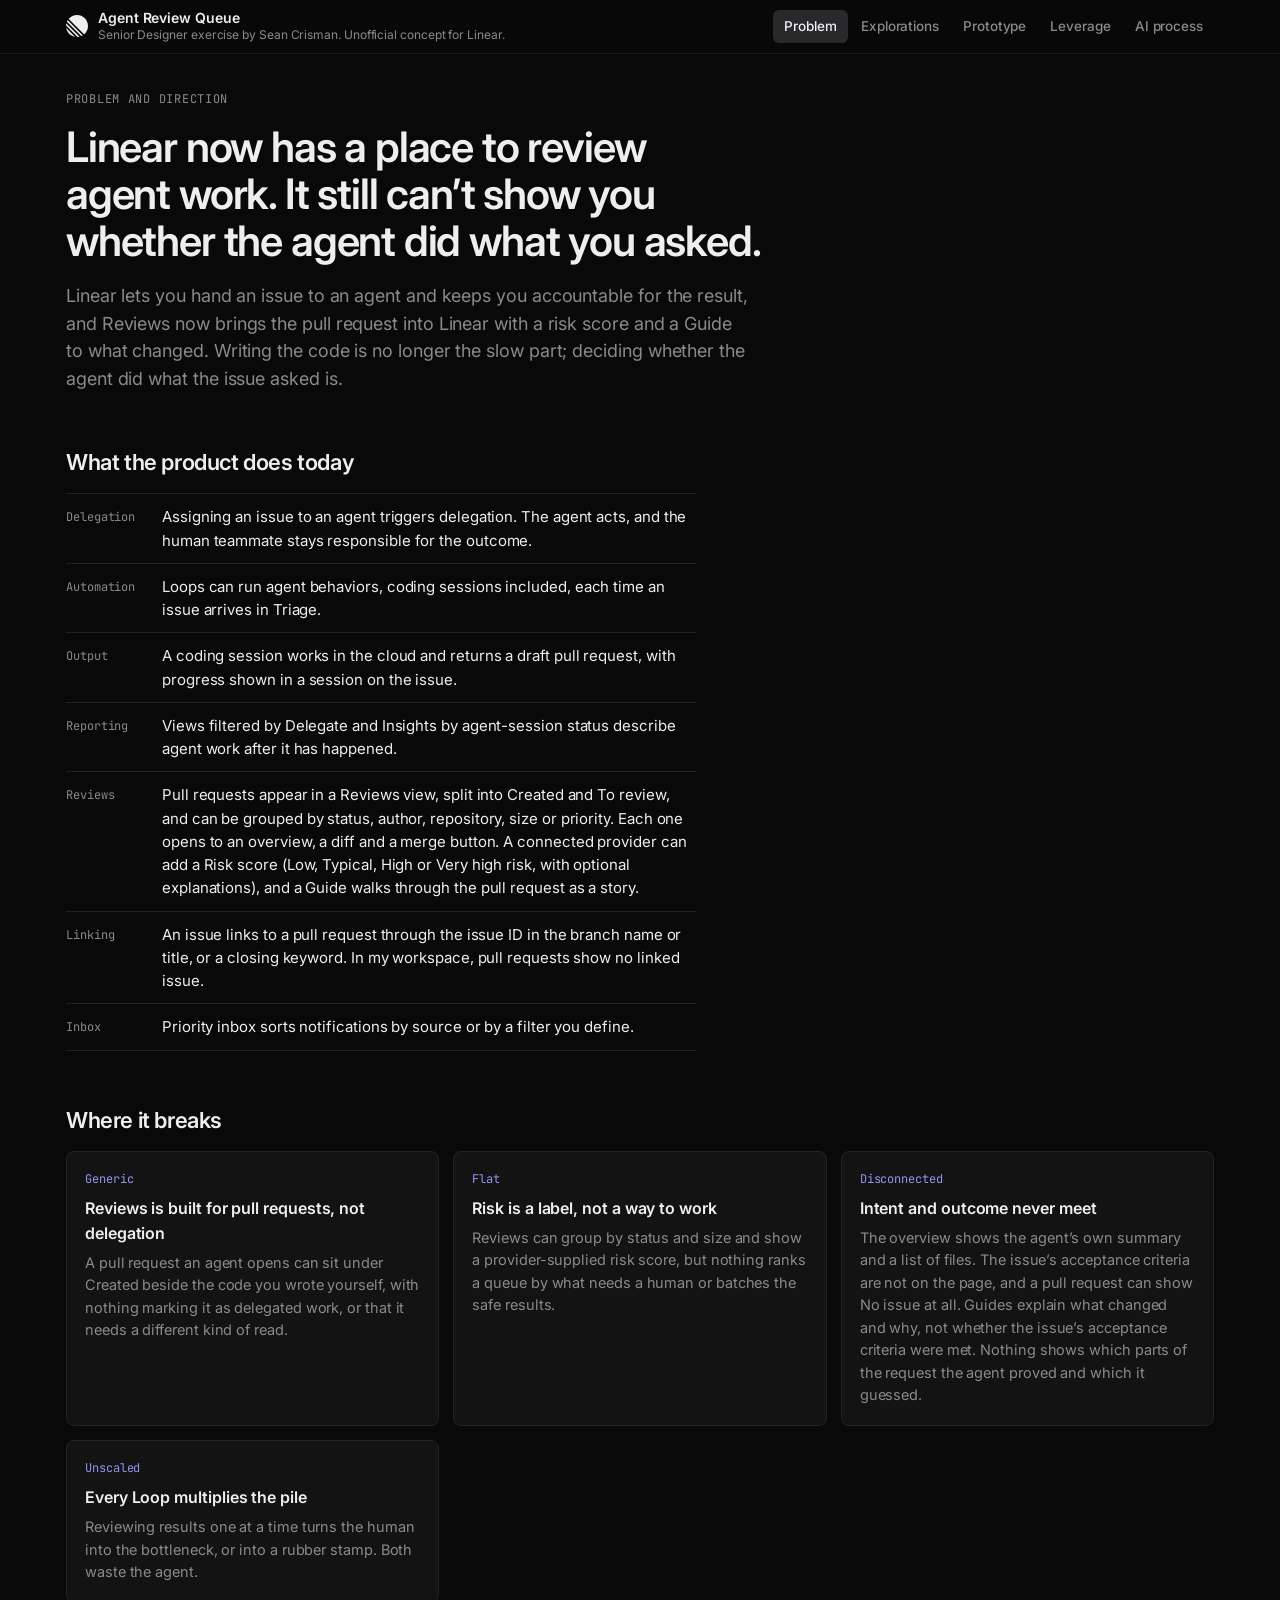
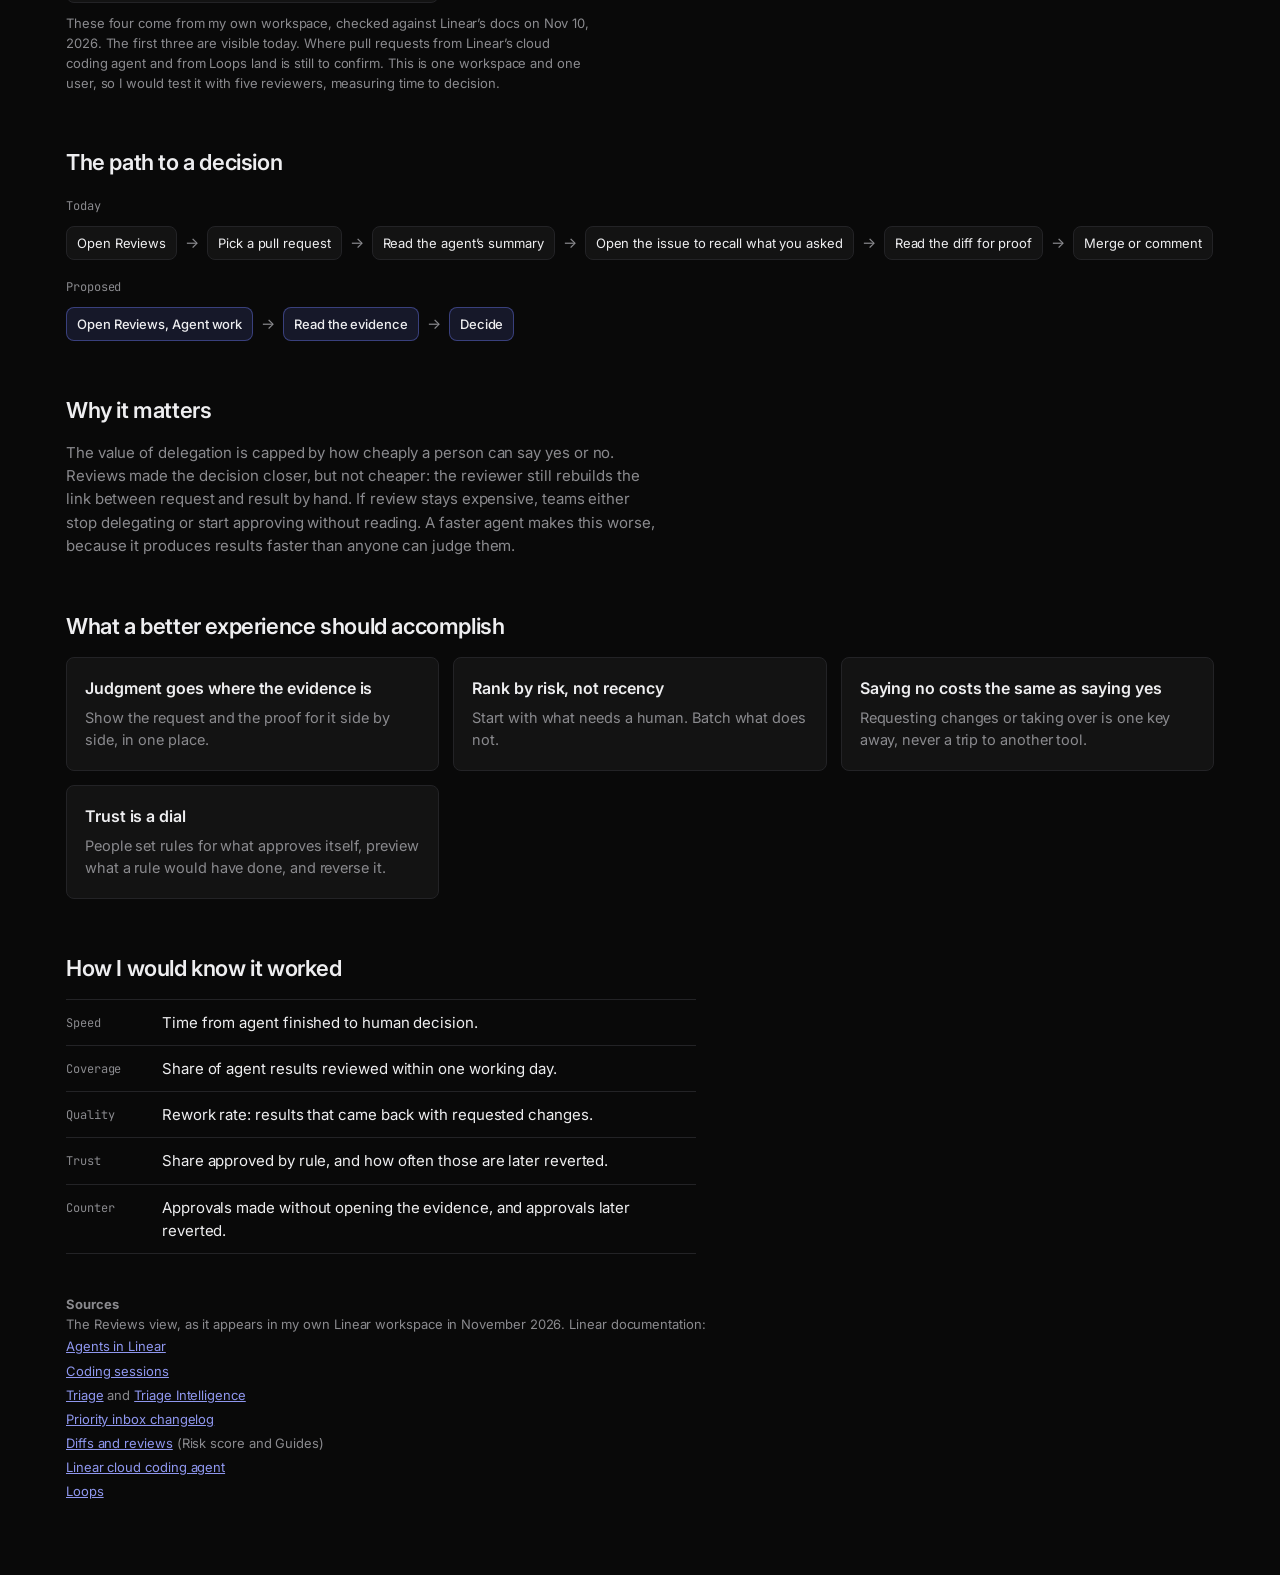
==== index.html @ bc7c51d1 "Open explorations in a new tab Co-Authored-By: Claude Opus 5.5 <noreply@anthropic.com> Claude-Sessio" ====
<!doctype html>
<html lang="en">
<head>
<meta charset="utf-8">
<meta name="viewport" content="width=device-width,initial-scale=1,viewport-fit=cover">
<meta name="description" content="Agent Review Queue: a design exercise and working prototype for reviewing AI agent results by risk.">
<title>Agent Review Queue</title>
<link rel="preconnect" href="https://fonts.googleapis.com">
<link rel="preconnect" href="https://fonts.gstatic.com" crossorigin>
<link rel="stylesheet" href="https://fonts.googleapis.com/css2?family=Inter:wght@400;500;600;700&family=JetBrains+Mono:wght@400;500&display=swap">
<link rel="stylesheet" href="styles.css">
</head>
<body>
<svg width="0" height="0" style="position:absolute" aria-hidden="true">
  <symbol id="i-linear" viewBox="0 0 100 100"><path fill="currentColor" d="M1.22541 61.5228c-.2225-.9485.90748-1.5459 1.59638-.857L39.3342 97.1782c.6889.6889.0915 1.8189-.857 1.5964C20.0515 94.4522 5.54779 79.9485 1.22541 61.5228ZM.00189135 46.8891c-.01764375.2833.08887215.5599.28957165.7606L52.3503 99.7085c.2007.2007.4773.3075.7606.2896 2.3692-.1476 4.6938-.46 6.9624-.9259.7645-.157 1.0301-1.0963.4782-1.6481L2.57595 39.4485c-.55186-.5519-1.49117-.2863-1.648174.4782-.465915 2.2686-.77832 4.5932-.92588465 6.9624ZM4.21093 29.7054c-.16649.3738-.08169.8106.20765 1.1l64.77602 64.776c.2894.2894.7262.3742 1.1.2077 1.7861-.7956 3.5171-1.6927 5.1855-2.684.5521-.328.6373-1.0867.1832-1.5407L8.43566 24.3367c-.45409-.4541-1.21271-.3689-1.54074.1832-.99132 1.6684-1.88843 3.3994-2.68399 5.1855ZM12.6587 18.074c-.3701-.3701-.393-.9637-.0443-1.3541C21.7795 6.45931 35.1114 0 49.9519 0 77.5927 0 100 22.4073 100 50.0481c0 14.8405-6.4593 28.1724-16.7199 37.3375-.3903.3487-.984.3258-1.3542-.0443L12.6587 18.074Z"/></symbol>
</svg>


<header class="top">
  <div class="wrap topin">
    <div class="brand"><svg class="logo" aria-hidden="true"><use href="#i-linear"/></svg><div><b>Agent Review Queue</b><small>Senior Designer exercise by Sean Crisman. Unofficial concept for Linear.</small></div></div>
    <nav class="tabs" id="tabs" aria-label="Sections">
      <a href="#problem">Problem</a><a href="#explore">Explorations</a><a href="#prototype">Prototype</a><a href="#leverage">Leverage</a><a href="#ai">AI process</a>
    </nav>
  </div>
</header>

<main>
<!-- PROBLEM -->
<section class="view" id="v-problem"><div class="wrap">
  <p class="eyebrow">Problem and direction</p>
  <h1 class="wide">Linear now has a place to review agent work. It still can’t show you whether the agent did what you asked.</h1>
  <p class="lede">Linear lets you hand an issue to an agent and keeps you accountable for the result, and Reviews now brings the pull request into Linear with a risk score and a Guide to what changed. Writing the code is no longer the slow part; deciding whether the agent did what the issue asked is.</p>

  <div class="sec">
    <h2>What the product does today</h2>
    <ul class="facts">
      <li><span>Delegation</span>Assigning an issue to an agent triggers delegation. The agent acts, and the human teammate stays responsible for the outcome.</li>
      <li><span>Automation</span>Loops can run agent behaviors, coding sessions included, each time an issue arrives in Triage.</li>
      <li><span>Output</span>A coding session works in the cloud and returns a draft pull request, with progress shown in a session on the issue.</li>
      <li><span>Reporting</span>Views filtered by Delegate and Insights by agent-session status describe agent work after it has happened.</li>
      <li><span>Reviews</span>Pull requests appear in a Reviews view, split into Created and To review, and can be grouped by status, author, repository, size or priority. Each one opens to an overview, a diff and a merge button. A connected provider can add a Risk score (Low, Typical, High or Very high risk, with optional explanations), and a Guide walks through the pull request as a story.</li>
      <li><span>Linking</span>An issue links to a pull request through the issue ID in the branch name or title, or a closing keyword. In my workspace, pull requests show no linked issue.</li>
      <li><span>Inbox</span>Priority inbox sorts notifications by source or by a filter you define.</li>
    </ul>
  </div>

  <div class="sec">
    <h2>Where it breaks</h2>
    <div class="grid2">
      <div class="card"><span class="n">Generic</span><h3>Reviews is built for pull requests, not delegation</h3><p>A pull request an agent opens can sit under Created beside the code you wrote yourself, with nothing marking it as delegated work, or that it needs a different kind of read.</p></div>
      <div class="card"><span class="n">Flat</span><h3>Risk is a label, not a way to work</h3><p>Reviews can group by status and size and show a provider-supplied risk score, but nothing ranks a queue by what needs a human or batches the safe results.</p></div>
      <div class="card"><span class="n">Disconnected</span><h3>Intent and outcome never meet</h3><p>The overview shows the agent’s own summary and a list of files. The issue’s acceptance criteria are not on the page, and a pull request can show No issue at all. Guides explain what changed and why, not whether the issue’s acceptance criteria were met. Nothing shows which parts of the request the agent proved and which it guessed.</p></div>
      <div class="card"><span class="n">Unscaled</span><h3>Every Loop multiplies the pile</h3><p>Reviewing results one at a time turns the human into the bottleneck, or into a rubber stamp. Both waste the agent.</p></div>
    </div>
    <p class="note">These four come from my own workspace, checked against Linear’s docs on Nov 10, 2026. The first three are visible today. Where pull requests from Linear’s cloud coding agent and from Loops land is still to confirm. This is one workspace and one user, so I would test it with five reviewers, measuring time to decision.</p>
  </div>

  <div class="sec">
    <h2>The path to a decision</h2>
    <p class="plabel">Today</p>
    <div class="path"><span class="st">Open Reviews</span><span class="ar">→</span><span class="st">Pick a pull request</span><span class="ar">→</span><span class="st">Read the agent’s summary</span><span class="ar">→</span><span class="st">Open the issue to recall what you asked</span><span class="ar">→</span><span class="st">Read the diff for proof</span><span class="ar">→</span><span class="st">Merge or comment</span></div>
    <p class="plabel">Proposed</p>
    <div class="path good"><span class="st">Open Reviews, Agent work</span><span class="ar">→</span><span class="st">Read the evidence</span><span class="ar">→</span><span class="st">Decide</span></div>
  </div>

  <div class="sec">
    <h2>Why it matters</h2>
    <p>The value of delegation is capped by how cheaply a person can say yes or no. Reviews made the decision closer, but not cheaper: the reviewer still rebuilds the link between request and result by hand. If review stays expensive, teams either stop delegating or start approving without reading. A faster agent makes this worse, because it produces results faster than anyone can judge them.</p>
  </div>

  <div class="sec">
    <h2>What a better experience should accomplish</h2>
    <div class="grid2">
      <div class="card"><h3>Judgment goes where the evidence is</h3><p>Show the request and the proof for it side by side, in one place.</p></div>
      <div class="card"><h3>Rank by risk, not recency</h3><p>Start with what needs a human. Batch what does not.</p></div>
      <div class="card"><h3>Saying no costs the same as saying yes</h3><p>Requesting changes or taking over is one key away, never a trip to another tool.</p></div>
      <div class="card"><h3>Trust is a dial</h3><p>People set rules for what approves itself, preview what a rule would have done, and reverse it.</p></div>
    </div>
  </div>

  <div class="sec">
    <h2>How I would know it worked</h2>
    <ul class="facts">
      <li><span>Speed</span>Time from agent finished to human decision.</li>
      <li><span>Coverage</span>Share of agent results reviewed within one working day.</li>
      <li><span>Quality</span>Rework rate: results that came back with requested changes.</li>
      <li><span>Trust</span>Share approved by rule, and how often those are later reverted.</li>
      <li><span>Counter</span>Approvals made without opening the evidence, and approvals later reverted.</li>
    </ul>
  </div>

  <div class="src">
    <p><b>Sources</b></p><p>The Reviews view, as it appears in my own Linear workspace in November 2026. Linear documentation:</p>
    <ul>
      <li><a href="https://linear.app/docs/agents-in-linear.md" target="_blank" rel="noopener">Agents in Linear</a></li>
      <li><a href="https://linear.app/docs/coding-sessions" target="_blank" rel="noopener">Coding sessions</a></li>
      <li><a href="https://linear.app/docs/triage" target="_blank" rel="noopener">Triage</a> and <a href="https://linear.app/docs/triage-intelligence" target="_blank" rel="noopener">Triage Intelligence</a></li>
      <li><a href="https://linear.app/changelog/2026-09-03-priority-inbox" target="_blank" rel="noopener">Priority inbox changelog</a></li>
      <li><a href="https://linear.app/docs/diffs" target="_blank" rel="noopener">Diffs and reviews</a> (Risk score and Guides)</li>
      <li><a href="https://linear.app/docs/linear-cloud-coding-agent" target="_blank" rel="noopener">Linear cloud coding agent</a></li>
      <li><a href="https://linear.app/docs/loops" target="_blank" rel="noopener">Loops</a></li>
    </ul>
  </div>
</div></section>

<!-- EXPLORATIONS -->
<section class="view" id="v-explore" hidden><div class="wrap">
  <p class="eyebrow">Explore and choose a direction</p>
  <h1>Three ways to make review cheap. One of them survives volume.</h1>
  <p class="lede">I sketched each direction against the same set of sample results, then scored them against what the problem demands. All three build on what Linear already ships. The winner borrows the best part of the other two.</p>

  <div class="launch" style="margin-top:28px">
    <a class="btn pri lg" href="explorations.html" target="_blank" rel="noopener">View explorations <span aria-hidden="true">↗</span></a>
  </div>

  <div class="sec grid3" style="margin-top:20px">
    <div class="card">
      <div class="wf" aria-hidden="true">
        <div class="row"><i class="dotw"></i><span class="bar"></span><span class="btnw"></span></div>
        <div class="row"><i class="dotw"></i><span class="bar"></span><span class="btnw"></span></div>
        <div class="row"><i class="dotw"></i><span class="bar"></span><span class="btnw"></span></div>
        <div class="row"><i class="dotw"></i><span class="bar"></span><span class="btnw"></span></div>
      </div>
      <h3>A. Smarter inbox</h3><p>Agent results become rich inbox rows with approve built in.</p>
      <span class="tag">Strengths</span><ul class="t"><li>No new surface to learn</li><li>Fastest to build</li></ul>
      <span class="tag">Weaknesses</span><ul class="t"><li>Chronological and mixed with mentions</li><li>No room for evidence</li><li>Batching is awkward</li></ul>
      <p style="margin-top:12px"><span class="chip">Folded in: inbox row links into Agent work</span></p>
    </div>
    <div class="card">
      <div class="wf" aria-hidden="true">
        <div class="tabsw"><i></i><i class="on"></i><i></i></div>
        <div class="bar a" style="flex:none;width:60%"></div>
        <div class="box"><div class="row"><i class="dotw"></i><span class="bar"></span></div><div class="row"><i class="dotw"></i><span class="bar"></span></div></div>
        <div class="row"><span class="bar s a"></span><span class="bar s"></span></div>
      </div>
      <h3>B. Evidence on the pull request</h3><p>Each pull request opened in Reviews gets an evidence section on its overview, above the agent’s summary.</p>
      <span class="tag">Strengths</span><ul class="t"><li>Lands on a page people already use</li><li>Natural home for the evidence</li></ul>
      <span class="tag">Weaknesses</span><ul class="t"><li>Still one at a time, sorted by age</li><li>You must already know which to open</li></ul>
      <p style="margin-top:12px"><span class="chip">Folded in: the evidence pane is this card</span></p>
    </div>
    <div class="card">
      <div class="wf two" aria-hidden="true">
        <div><span class="bar"></span><span class="bar a"></span><span class="bar"></span><span class="bar"></span></div>
        <div><span class="bar a" style="width:70%;flex:none"></span><div class="box"><span class="bar"></span><span class="bar"></span></div><div class="row"><span class="bar s a"></span><span class="bar s"></span></div></div>
      </div>
      <h3>C. Agent work in Reviews</h3><p>A third tab in Reviews, beside Created and To review, ranked by risk, with evidence beside the list and batch actions.</p>
      <span class="tag">Strengths</span><ul class="t"><li>Scales with Loops</li><li>Evidence and decision in one pane</li><li>Safe results batch, risky ones get attention</li></ul>
      <span class="tag">Weaknesses</span><ul class="t"><li>A second way to rank the same pull requests</li><li>Risk rating must earn trust</li></ul>
      <p style="margin-top:12px"><span class="chip win">Chosen</span></p>
    </div>
  </div>

  <div class="sec">
    <h2>Scoring against the problem</h2>
    <div class="scroll"><table class="tbl">
      <thead><tr><th>Criterion</th><th>A. Smarter inbox</th><th>B. Evidence on the pull request</th><th>C. Agent work in Reviews</th></tr></thead>
      <tbody>
        <tr><td>Speed to a decision</td><td class="dots" aria-label="3 of 4">●●●○</td><td class="dots" aria-label="2 of 4">●●○○</td><td class="dots c" aria-label="4 of 4">●●●●</td></tr>
        <tr><td>Holds up when Loops multiply results</td><td class="dots" aria-label="1 of 4">●○○○</td><td class="dots" aria-label="1 of 4">●○○○</td><td class="dots c" aria-label="4 of 4">●●●●</td></tr>
        <tr><td>Room for evidence</td><td class="dots" aria-label="1 of 4">●○○○</td><td class="dots" aria-label="4 of 4">●●●●</td><td class="dots c" aria-label="4 of 4">●●●●</td></tr>
        <tr><td>Familiar to existing users</td><td class="dots" aria-label="4 of 4">●●●●</td><td class="dots" aria-label="4 of 4">●●●●</td><td class="dots c" aria-label="3 of 4">●●●○</td></tr>
        <tr><td>Cheap to build</td><td class="dots" aria-label="4 of 4">●●●●</td><td class="dots" aria-label="3 of 4">●●●○</td><td class="dots c" aria-label="2 of 4">●●○○</td></tr>
      </tbody></table></div>
    <p class="note">My own judgment, meant to start a conversation. Because C extends Reviews instead of adding a surface, it costs little familiarity. It loses on build cost, and wins on the two criteria the problem is about.</p>
  </div>

  <div class="sec">
    <h2>What I cut</h2>
    <div class="grid2">
      <div class="card"><h3>Auto-merge whatever passes CI</h3><p>It removes the human from work the human is still accountable for. Passing tests prove the code runs. They do not prove it does what the issue asked.</p></div>
      <div class="card"><h3>A chat summary of each run</h3><p>Prose is something a person has to re-verify. A row that pairs a claim with its proof can be scanned in a second.</p></div>
      <div class="card"><h3>A saved view on Created</h3><p>The cheapest alternative, and it works today: a filter can sort and group agent pull requests. But it cannot join the issue’s acceptance criteria to the proof, so every result is still read one at a time, and nothing batches the safe ones. It gives up the evidence, which is the point of the concept.</p></div>
    </div>
  </div>

  <div class="sec">
    <h2>Decision and risks</h2>
    <p>I chose C and kept the useful part of A and B. The inbox row links into Agent work, and a pull request opened anywhere in Reviews shows the same evidence card, so there is one component and three places it appears. Two risks remain: a second ranking of the same pull requests can confuse people about where to look, and a risk rating that people cannot explain will not be trusted. The prototype answers the second by showing the reasons behind every rating and a preview of what any rule would do.</p>
  </div>
</div></section>

<!-- PROTOTYPE -->
<section class="view" id="v-prototype" hidden><div class="wrap">
  <p class="eyebrow">Build the experience</p>
  <h1 class="wide">Fourteen agent results. Clear the queue.</h1>
  <p class="lede">The Agent work tab in Reviews, as a working prototype with sample data. Risk, grouping, batching and rules are computed from the data, so the behavior is real. Created and To review show Reviews as it works today, plus two additions from this concept: a Delegated chip and a link from agent pull requests into Agent work.</p>
  <div class="launch">
    <a class="btn pri lg" href="prototype.html" target="_blank" rel="noopener">Open the prototype <span aria-hidden="true">↗</span></a>
    <span class="note" style="margin:0">Opens full screen in a new tab. Best on a laptop or larger screen.</span>
  </div>
  <a class="shot" href="prototype.html" target="_blank" rel="noopener" aria-label="Open the prototype in a new tab"><img src="assets/prototype-preview.webp" width="1440" height="900" alt="The Agent work tab in Reviews: a sidebar, a risk-ranked list of agent results, and the evidence for the selected result." loading="lazy"></a>
  <div class="tips" style="margin-top:18px">
    <span><kbd>J</kbd> <kbd>K</kbd> move</span><span><kbd>A</kbd> approve</span><span><kbd>R</kbd> request changes</span><span><kbd>X</kbd> select</span><span><kbd>E</kbd> take over</span>
  </div>
  <div class="sec grid3" style="margin-top:28px">
    <div class="card"><h3>Reasons beside every rating</h3><p>Open Why this rating on any result. A score without reasons is a verdict. With reasons it is a starting point you can disagree with.</p></div>
    <div class="card"><h3>Criteria come from the issue</h3><p>The checklist is the issue's own acceptance criteria, each with the agent's proof. A gap is highlighted instead of buried in a diff.</p></div>
    <div class="card"><h3>Overrides change the primary action</h3><p>Override an assumption and Approve becomes Send overrides. The interface never lets you approve work you just disagreed with.</p></div>
  </div>
</div></section>

<!-- LEVERAGE -->
<section class="view" id="v-leverage" hidden><div class="wrap">
  <p class="eyebrow">Create leverage</p>
  <h1 class="wide">Agent work is one use of five parts the whole product can reuse.</h1>
  <p class="lede">Every agent feature in Linear asks the same question: can a person tell what happened and decide quickly? These parts answer it once.</p>

  <div class="sec">
    <h2>For the product: components</h2>
    <div class="grid3">
      <div class="card"><h3>Evidence row</h3><p>One claim, its proof, its status. Used by Agent work, any pull request in Reviews, and Triage Intelligence suggestions.</p>
        <ul class="crit mini" style="margin-top:12px"><li><span class="ic g">✓</span><div><div class="q">Covered by a new test</div><div class="e">digest.spec.ts line 42</div></div></li><li class="gap"><span class="ic n">!</span><div><div class="q">Works with no timezone set</div><div class="e">No evidence found</div></div></li></ul></div>
      <div class="card"><h3>Risk pill with reasons</h3><p>Reads the risk score Reviews already gets from a connected provider, adds whether every acceptance criterion has evidence, and is never shown without the why.</p>
        <div class="mini"><span class="pill low" style="width:max-content">Low risk</span><span class="pill typ" style="width:max-content">Typical risk</span><span class="pill high" style="width:max-content">High risk</span><span class="pill vhigh" style="width:max-content">Very high risk</span></div></div>
      <div class="card"><h3>Assumption chip</h3><p>Anything the agent decided on its own, with keep and override. Turns hidden choices into visible ones.</p>
        <ul class="assume mini" style="margin-top:12px"><li><span>Used the saved timezone</span><span class="bt"><button aria-pressed="true">Keep</button><button aria-pressed="false">Override</button></span></li></ul></div>
      <div class="card"><h3>Agent attribution</h3><p>Who did it, who delegated it, which Loop started it. The same line everywhere an agent appears.</p>
        <p class="mini" style="color:var(--fg)"><span class="who"><span class="av la">L</span>Linear Agent</span> <span style="color:var(--muted)">· from Loop: Triage bugs · 14m</span></p></div>
      <div class="card"><h3>Decision bar</h3><p>One primary action, one way to steer, one way out. Learn it once, use it in every review.</p>
        <div class="mini" style="display:flex;gap:8px;flex-wrap:wrap"><span class="btn pri sm">Approve</span><span class="btn sm">Request changes</span><span class="btn sm">Take over</span></div></div>
    </div>
    <p class="note">Each part appears in three places: the Agent work tab, the pull request overview and the inbox row. A change to one improves all three.</p>
  </div>

  <div class="sec">
    <h2>How the rating is computed</h2>
    <p>Agent work reads the risk score Reviews already gets from a connected provider and adds one signal of its own: whether every acceptance criterion has evidence. The prototype stands in for both with the signals below.</p>
    <div class="grid2" style="margin-top:14px">
      <div class="scroll"><table class="tbl" style="min-width:0">
        <thead><tr><th>Signal</th><th>Points</th></tr></thead>
        <tbody>
          <tr><td>CI is failing</td><td>3</td></tr>
          <tr><td>Touches a sensitive path</td><td>2</td></tr>
          <tr><td>Includes a major version bump</td><td>1</td></tr>
          <tr><td>Any acceptance criterion without evidence</td><td>1</td></tr>
        </tbody></table></div>
      <div class="scroll"><table class="tbl" style="min-width:0">
        <thead><tr><th>Total</th><th>Rating</th></tr></thead>
        <tbody>
          <tr><td>0</td><td><span class="pill low">Low risk</span></td></tr>
          <tr><td>1 to 2</td><td><span class="pill typ">Typical risk</span></td></tr>
          <tr><td>3 to 4</td><td><span class="pill high">High risk</span></td></tr>
          <tr><td>5 or more</td><td><span class="pill vhigh">Very high risk</span></td></tr>
        </tbody></table></div>
    </div>
    <p class="note">The weights are illustrative. They would be tuned on revert and rework data.</p>
  </div>

  <div class="sec">
    <h2>For the team: principles for agent experiences</h2>
    <div class="two-col">
      <div class="card"><ul>
        <li><b>Delegate, never abdicate.</b> Accountability stays human, so the interface keeps the human informed.</li>
        <li><b>Show work, not chat.</b> Evidence a person can scan beats prose they must re-check.</li>
        <li><b>Rank by risk, not recency.</b> Attention is the scarce resource.</li>
      </ul></div>
      <div class="card"><ul>
        <li><b>Saying no costs the same as saying yes.</b> Disagreement is a normal path, not an escape hatch.</li>
        <li><b>Trust is a dial.</b> Automation is opt-in, previewed and reversible.</li>
        <li><b>Explain every score.</b> A rating without reasons will be ignored.</li>
      </ul></div>
    </div>
    <p class="note">These double as a review checklist for any new agent feature. Triage Intelligence and Loops are the first two to run it against.</p>
  </div>

  <div class="sec">
    <h2>For the way design gets done</h2>
    <div class="two-col">
      <div class="card"><h3>Prototype as data</h3><p>The prototype runs from one small data spec at the top of prototype.js. Designers and engineers edit the sample results and the queue, the risk ratings and the rules all recompute. A design review can change the argument by changing the data.</p></div>
      <div class="card"><h3>Built in hours, not sprints</h3><p>Because the prototype is code, the conversation with engineering starts on behavior: which signals feed the rating, what a rule can see. That is where the real cost is hiding.</p></div>
    </div>
  </div>

  <div class="sec">
    <h2>Rollout and open questions</h2>
    <div class="grid3">
      <div class="card phase"><b>Phase 1. Evidence on the pull request</b><span>Add criteria, assumptions and checks to the existing Reviews overview, built from session data. No new actions.</span></div>
      <div class="card phase"><b>Phase 2. Agent work tab</b><span>Risk ranking, keyboard flow, batch approve for low-risk results.</span></div>
      <div class="card phase"><b>Phase 3. Rules</b><span>Opt-in auto-approve with preview and revert. Measure reverted approvals before widening.</span></div>
    </div>
    <ul class="facts" style="margin-top:18px">
      <li><span>Open</span>Which signals can Linear see reliably for a rating: paths touched, CI, dependency changes, criteria coverage?</li>
      <li><span>Open</span>How do we prevent a falsely safe rating from becoming a habit of not reading?</li>
      <li><span>Open</span>Who owns the review when the person who delegated is out?</li>
      <li><span>Open</span>Should agent pull requests still appear under Created, or move to Agent work only?</li>
      <li><span>Open</span>Where do pull requests started by Loops land in Reviews?</li>
    </ul>
  </div>
</div></section>

<!-- AI PROCESS -->
<section class="view" id="v-ai" hidden><div class="wrap">
  <p class="eyebrow">AI process</p>
  <h1 class="wide">AI did the volume. I made the calls.</h1>
  <p class="lede">I used Claude for research, drafting and building. The framing, the cuts and the places where a human has to stay in the loop are my judgment.</p>
  <div class="sec two-col">
    <div class="card"><h3>Where Claude worked</h3><ul>
      <li>Read Linear's current docs on agents, coding sessions, Triage Intelligence and Priority inbox, so the problem rests on what the product does today.</li>
      <li>Sampled colors, type and layout from screenshots of my workspace, so the prototype matches Linear's interface.</li>
      <li>Pressure-tested my problem statement and proposed breakpoints for me to check against my own use.</li>
      <li>Drafted the three directions and sketched each against the same set of sample results.</li>
      <li>Built the clickable prototype from a small data spec, including risk scoring, batching and rules.</li>
    </ul></div>
    <div class="card"><h3>Where my judgment shaped it</h3><ul>
      <li>Choosing the product and the experience from my own daily use of agents.</li>
      <li>Deciding the problem is the cost of review, not the quality of the agent.</li>
      <li>Reframing once I saw Reviews in my own workspace: the gap is not a place to review, it is the evidence missing from that place.</li>
      <li>Cutting auto-merge and chat summaries, because accountability has to stay human.</li>
      <li>Keeping the primary action manual, with rules opt-in, previewed and reversible.</li>
      <li>Sequencing the rollout so evidence ships before automation.</li>
    </ul></div>
  </div>
</div></section>
</main>

<script>
/* ---------- routing ---------- */
const VIEWS=['problem','explore','prototype','leverage','ai'];
function route(){
  let h=location.hash.slice(1); if(!VIEWS.includes(h)) h='problem';
  VIEWS.forEach(v=>{document.getElementById('v-'+v).hidden=(v!==h)});
  document.querySelectorAll('#tabs a').forEach(a=>a.setAttribute('aria-current',a.getAttribute('href')==='#'+h?'page':'false'));
  window.scrollTo(0,0);
}
window.addEventListener('hashchange',route); route();
</script>
</body>
</html>
---- styles.css ----
/* Base */
:root{color-scheme:dark;box-sizing:border-box;padding-top:env(safe-area-inset-top,0px);padding-bottom:env(safe-area-inset-bottom,0px)}html{scroll-padding-top:env(safe-area-inset-top,0px)}body{margin:0;padding:0;font:14px -apple-system,BlinkMacSystemFont,sans-serif;background:#090909;color:#eeeef0}img{max-width:100%}[hidden]:not([hidden=until-found i]){display:none!important}

/* Layout concept: a case-study shell with five tabs. The Prototype tab holds a three-pane work surface (nav, queue, evidence) that behaves like the product. */
:root{
  /* Linear dark theme, sampled from the product */
  --bg:#090909;        /* app chrome behind the panels */
  --surface:#131313;   /* main panel */
  --surface-2:#1a1a1c; /* group headers, code, wells */
  --hover:#1c1c1f; --sel:#232325; --chip:#29282b;
  --line:#232326; --line-soft:#1c1c1e;
  --fg:#eeeef0; --fg-2:#c9c9cc; --muted:#8a8a8e; --faint:#626266;
  --brand:#5e6ad2;     /* Linear indigo: primary buttons, mark */
  --accent:#8f97ef;    /* indigo for text on dark */
  --accent-soft:rgba(94,106,210,.16); --on-accent:#ffffff;
  --ok:#4cb782; --ok-soft:rgba(76,183,130,.14);
  --warn:#f2994a; --warn-soft:rgba(242,153,74,.13);
  --risk:#eb5757; --risk-soft:rgba(235,87,87,.14);
  --add:#8ac485; --add-bg:rgba(76,183,130,.12); --del:#e0908b; --del-bg:rgba(235,87,87,.12);
  --font:'Inter',system-ui,-apple-system,'Segoe UI',Roboto,sans-serif;
  --mono:'JetBrains Mono',ui-monospace,SFMono-Regular,Menlo,monospace;
  --r:8px; color-scheme:dark;
}
*{box-sizing:border-box}
body{background:var(--bg);color:var(--fg);font-family:var(--font);font-size:15px;line-height:1.55;-webkit-font-smoothing:antialiased}
body::before{content:"";position:fixed;inset:0 0 auto;height:env(safe-area-inset-top,0px);z-index:30;background:var(--surface)}
h1,h2,h3,h4,p,ul,ol{margin:0}
ul,ol{padding:0;list-style:none}
a{color:var(--accent)}
button{font:inherit;color:inherit;cursor:pointer}
:focus-visible{outline:2px solid var(--accent);outline-offset:2px;border-radius:4px}
.wrap{max-width:1180px;margin:0 auto;padding-left:max(16px,env(safe-area-inset-left,0px));padding-right:max(16px,env(safe-area-inset-right,0px))}
.top{position:sticky;top:env(safe-area-inset-top,0px);z-index:20;background:var(--surface);border-bottom:1px solid var(--line)}
.topin{display:flex;align-items:center;justify-content:space-between;gap:12px 24px;flex-wrap:wrap;padding-block:10px}
.brand{display:flex;align-items:center;gap:10px;min-width:0}
.mark{width:26px;height:26px;border-radius:7px;background:var(--accent);display:grid;place-items:center;flex:none}
.mark::after{content:"";width:10px;height:10px;border:2px solid var(--on-accent);border-radius:3px}
.brand b{display:block;font-weight:600;line-height:1.2}
.brand small{display:block;color:var(--muted);font-size:12px;line-height:1.3}
.tabs{display:flex;gap:2px;overflow-x:auto;max-width:100%}
.tabs a{padding:7px 12px;border-radius:8px;text-decoration:none;color:var(--muted);font-weight:500;white-space:nowrap;font-size:14px}
.tabs a:hover{background:var(--surface-2);color:var(--fg)}
.tabs a[aria-current="page"]{background:var(--accent-soft);color:var(--accent)}
.view{padding-block:36px 72px}
.eyebrow{font-family:var(--mono);font-size:12px;letter-spacing:.06em;text-transform:uppercase;color:var(--muted);margin-bottom:14px}
h1{font-size:clamp(26px,4.2vw,42px);line-height:1.12;letter-spacing:-.02em;font-weight:650;max-width:22ch;text-wrap:balance}
h1.wide{max-width:26ch}
h2{font-size:22px;letter-spacing:-.01em;font-weight:620;margin-bottom:14px;text-wrap:balance}
h3{font-size:16px;font-weight:600;margin-bottom:6px}
.lede{font-size:18px;color:var(--muted);max-width:62ch;margin-top:18px;line-height:1.55}
.sec{margin-top:52px}
.sec>p{max-width:66ch;color:var(--muted)}
.grid2{display:grid;grid-template-columns:repeat(auto-fit,minmax(300px,1fr));gap:14px}
.grid3{display:grid;grid-template-columns:repeat(auto-fit,minmax(260px,1fr));gap:14px}
.card{background:var(--surface);border:1px solid var(--line);border-radius:var(--r);padding:18px;min-width:0}
.card p{color:var(--muted);font-size:14.5px}
.card .n{font-family:var(--mono);font-size:12px;color:var(--accent);margin-bottom:8px;display:block}
.facts li{display:flex;gap:12px;padding:11px 0;border-top:1px solid var(--line);color:var(--fg);max-width:70ch}
.facts li:last-child{border-bottom:1px solid var(--line)}
.facts li span{font-family:var(--mono);font-size:12px;color:var(--muted);flex:none;padding-top:3px;min-width:84px}
.path{display:flex;flex-wrap:wrap;align-items:center;gap:8px;margin-top:10px}
.path .st{border:1px solid var(--line);background:var(--surface);border-radius:8px;padding:6px 10px;font-size:13px}
.path .ar{color:var(--muted)}
.path.good .st{border-color:var(--accent);background:var(--accent-soft);color:var(--accent);font-weight:500}
.plabel{font-family:var(--mono);font-size:12px;color:var(--muted);margin-top:18px}
.note{font-size:13px;color:var(--muted);margin-top:10px;max-width:70ch}
.src{margin-top:40px;font-size:13px;color:var(--muted)}
.src li{padding:2px 0;overflow-wrap:anywhere}
/* explorations */
.wf{background:var(--surface-2);border-radius:8px;padding:10px;display:grid;gap:7px;margin-bottom:14px;min-height:120px;align-content:start}
.wf .row{display:flex;align-items:center;gap:7px}
.bar{height:7px;border-radius:4px;background:var(--line);flex:1}
.bar.s{flex:none;width:34px}.bar.a{background:var(--accent);opacity:.8}
.dotw{width:9px;height:9px;border-radius:50%;background:var(--muted);opacity:.5;flex:none}
.btnw{width:26px;height:12px;border-radius:4px;border:1px solid var(--accent);flex:none}
.wf .tabsw{display:flex;gap:6px}.wf .tabsw i{height:9px;width:44px;border-radius:4px;background:var(--line)}.wf .tabsw i.on{background:var(--accent)}
.wf.two{grid-template-columns:.8fr 1.2fr;gap:10px}.wf.two>div{display:grid;gap:7px;align-content:start}
.wf .box{border:1px dashed var(--line);border-radius:6px;padding:7px;display:grid;gap:6px}
.chip{display:inline-block;font-size:12px;font-weight:600;padding:2px 8px;border-radius:999px;background:var(--surface-2);color:var(--muted)}
.chip.win{background:var(--accent-soft);color:var(--accent)}
.tag{font-size:12px;font-weight:600;color:var(--muted);display:block;margin-top:12px;font-family:var(--mono);letter-spacing:.04em;text-transform:uppercase}
.card ul.t{margin-top:4px}.card ul.t li{font-size:14px;color:var(--muted);padding:2px 0 2px 14px;position:relative}
.card ul.t li::before{content:"";position:absolute;left:0;top:11px;width:6px;height:2px;background:var(--muted)}
.tbl{width:100%;border-collapse:collapse;font-size:14px;min-width:520px}
.tbl th,.tbl td{text-align:left;padding:10px 12px;border-bottom:1px solid var(--line);vertical-align:top}
.tbl th{font-weight:600;color:var(--muted);font-size:13px}
.tbl td.dots{font-family:var(--mono);letter-spacing:.1em;white-space:nowrap}
.tbl td.c{color:var(--accent);font-weight:600}
.scroll{overflow-x:auto;background:var(--surface);border:1px solid var(--line);border-radius:var(--r)}
/* prototype frame */
.tips{display:flex;flex-wrap:wrap;gap:8px 14px;align-items:center;margin-bottom:14px;color:var(--muted);font-size:14px}
kbd{font-family:var(--mono);font-size:12px;border:1px solid var(--line);border-bottom-width:2px;border-radius:5px;padding:1px 6px;background:var(--surface);color:var(--fg)}
.btn{border:1px solid var(--line);background:var(--surface);border-radius:8px;padding:7px 12px;font-weight:500;font-size:14px;display:inline-flex;align-items:center;gap:8px}
.btn:hover{background:var(--surface-2)}
.btn.pri{background:var(--accent);border-color:var(--accent);color:var(--on-accent)}.btn.pri:hover{filter:brightness(1.08)}
.btn.sm{padding:4px 9px;font-size:13px}
.btn[disabled]{opacity:.5;cursor:default}
.app{position:relative;display:grid;grid-template-columns:200px minmax(300px,380px) minmax(0,1fr);border:1px solid var(--line);border-radius:12px;overflow:hidden;background:var(--surface);height:min(760px,calc(100vh - 150px));min-height:560px}
.sb{background:var(--surface-2);border-right:1px solid var(--line);padding:12px 10px;display:flex;flex-direction:column;gap:2px;font-size:14px;overflow:auto}
.ws{display:flex;align-items:center;gap:8px;font-weight:600;padding:6px 8px 12px}
.ws i{width:20px;height:20px;border-radius:5px;background:var(--muted);display:block;opacity:.7}
.nv{display:flex;justify-content:space-between;align-items:center;padding:6px 8px;border-radius:7px;color:var(--muted)}
.nv.on{background:var(--surface);color:var(--fg);font-weight:600;box-shadow:0 0 0 1px var(--line)}
.nv em{font-style:normal;font-family:var(--mono);font-size:12px;color:var(--accent)}
.sbh{font-family:var(--mono);font-size:11px;letter-spacing:.06em;text-transform:uppercase;color:var(--muted);padding:14px 8px 4px}
.ls{border-right:1px solid var(--line);overflow:auto;display:flex;flex-direction:column;min-width:0}
.lh{position:sticky;top:0;background:var(--surface);z-index:2;padding:12px 14px;border-bottom:1px solid var(--line);display:grid;gap:10px}
.lh .r{display:flex;justify-content:space-between;align-items:center;gap:8px}
.lh b{font-size:15px}
.seg{display:flex;gap:4px;flex-wrap:wrap}
.seg button{border:1px solid var(--line);background:transparent;border-radius:999px;padding:2px 10px;font-size:12.5px;color:var(--muted)}
.seg button[aria-pressed="true"]{background:var(--accent-soft);border-color:transparent;color:var(--accent);font-weight:600}
.gh{display:flex;align-items:center;justify-content:space-between;gap:8px;padding:12px 14px 6px;font-size:12px;font-weight:600;color:var(--muted);font-family:var(--mono);letter-spacing:.04em;text-transform:uppercase}
.gh label{display:flex;align-items:center;gap:6px;text-transform:none;letter-spacing:0;font-family:var(--font);font-weight:500}
.rowwrap{display:flex;align-items:stretch;border-bottom:1px solid var(--line)}
.rowwrap.sel{background:var(--accent-soft)}
.rowwrap input{margin:0 0 0 14px;align-self:center;accent-color:var(--accent);width:16px;height:16px}
.row{flex:1;min-width:0;text-align:left;border:0;background:transparent;padding:10px 14px;display:grid;gap:3px}
.row .t{font-weight:550;line-height:1.35;overflow-wrap:anywhere}
.row .m{display:flex;flex-wrap:wrap;align-items:center;gap:4px 10px;color:var(--muted);font-size:12.5px}
.row .id{font-family:var(--mono);font-size:12px}
.pill{display:inline-flex;align-items:center;gap:5px;font-size:12px;font-weight:600;padding:1px 8px;border-radius:999px;white-space:nowrap}
.pill::before{content:"";width:6px;height:6px;border-radius:50%;background:currentColor}
.pill.low{background:var(--ok-soft);color:var(--ok)}.pill.typ{background:var(--warn-soft);color:var(--warn)}
.pill.high,.pill.vhigh{background:var(--risk-soft);color:var(--risk)}.pill.ask{background:var(--accent-soft);color:var(--accent)}
.av{width:16px;height:16px;border-radius:50%;background:var(--muted);color:var(--surface);display:inline-grid;place-items:center;font-size:10px;font-weight:700;vertical-align:-3px;margin-right:5px}
.da{color:var(--add)}.dd{color:var(--del)}
.dt{overflow:auto;display:flex;flex-direction:column;min-width:0;position:relative}
.dbody{padding:20px 22px;display:grid;gap:22px;flex:1;align-content:start}
.dh .id{font-family:var(--mono);font-size:13px;color:var(--muted)}
.dh h3{font-size:20px;line-height:1.25;margin:4px 0 6px;letter-spacing:-.01em}
.dh .m{color:var(--muted);font-size:13.5px}
.rk{border:1px solid var(--line);border-radius:var(--r);padding:12px 14px;display:grid;gap:8px}
.rk .l{display:flex;gap:10px;align-items:center;flex-wrap:wrap}
.rk details summary{cursor:pointer;color:var(--accent);font-size:13.5px;font-weight:500}
.rk ul{margin-top:8px;display:grid;gap:5px}
.rk li{font-size:13.5px;display:flex;gap:8px;color:var(--muted)}
.ic{width:16px;height:16px;border-radius:50%;display:inline-grid;place-items:center;font-size:10px;font-weight:700;flex:none;margin-top:3px}
.ic.g{background:var(--ok-soft);color:var(--ok)}.ic.n{background:var(--warn-soft);color:var(--warn)}
.sh{font-family:var(--mono);font-size:12px;letter-spacing:.05em;text-transform:uppercase;color:var(--muted);margin-bottom:8px;display:flex;justify-content:space-between;gap:8px}
.crit{display:grid;gap:0;border:1px solid var(--line);border-radius:var(--r);overflow:hidden}
.crit li{display:grid;grid-template-columns:20px 1fr;gap:10px;padding:10px 12px;border-bottom:1px solid var(--line)}
.crit li:last-child{border-bottom:0}
.crit .q{font-weight:550;font-size:14px}.crit .e{font-size:13px;color:var(--muted);margin-top:1px}
.crit li.gap{background:var(--warn-soft)}.crit li.gap .e{color:var(--warn)}
.assume li{display:flex;gap:10px;justify-content:space-between;align-items:center;padding:9px 12px;border:1px solid var(--line);border-radius:8px;margin-bottom:6px;font-size:14px}
.assume li.ov{border-color:var(--accent);background:var(--accent-soft)}
.assume .bt{display:flex;gap:4px;flex:none}
.assume .bt button{border:1px solid var(--line);background:var(--surface);border-radius:6px;padding:2px 8px;font-size:12.5px}
.assume .bt button[aria-pressed="true"]{background:var(--accent);border-color:var(--accent);color:var(--on-accent)}
.files li{border:1px solid var(--line);border-radius:8px;margin-bottom:6px;overflow:hidden}
.files .fr{display:flex;justify-content:space-between;gap:10px;padding:7px 12px;font-family:var(--mono);font-size:12.5px;align-items:center}
.files .fr button{border:0;background:none;color:var(--accent);font-size:12.5px;font-family:var(--font)}
.diff{margin:0;padding:8px 0;border-top:1px solid var(--line);font-family:var(--mono);font-size:12.5px;overflow-x:auto;background:var(--surface-2)}
.diff div{padding:0 12px;white-space:pre}
.diff .a{background:var(--add-bg);color:var(--add)}.diff .d{background:var(--del-bg);color:var(--del)}
.chk{display:flex;gap:14px;flex-wrap:wrap;font-size:13.5px;color:var(--muted)}
.chk b{color:var(--ok);font-weight:600}
.qcard{border:1px solid var(--accent);background:var(--accent-soft);border-radius:var(--r);padding:14px;display:grid;gap:10px}
.qcard p{font-weight:550}
.qcard .opts{display:flex;gap:8px;flex-wrap:wrap}
.bar-d{position:sticky;bottom:0;background:var(--surface);border-top:1px solid var(--line);padding:12px 22px;display:grid;gap:10px}
.bar-d .r{display:flex;gap:8px;flex-wrap:wrap;align-items:center}
.bar-d .sp{flex:1}
.bar-d textarea{width:100%;font:inherit;border:1px solid var(--line);border-radius:8px;padding:8px 10px;background:var(--bg);color:var(--fg);min-height:66px;resize:vertical}
.steer{display:flex;gap:6px;flex-wrap:wrap}
.steer button{border:1px solid var(--line);background:var(--surface);border-radius:999px;font-size:12.5px;padding:2px 10px}
.empty{display:grid;place-items:center;text-align:center;flex:1;padding:40px;color:var(--muted);gap:10px;align-content:center}
.empty h3{color:var(--fg);font-size:20px}
.toast{position:absolute;left:50%;bottom:16px;transform:translateX(-50%);background:var(--fg);color:var(--bg);border-radius:9px;padding:9px 12px 9px 14px;display:flex;gap:14px;align-items:center;font-size:13.5px;z-index:6;max-width:calc(100% - 24px);box-shadow:0 6px 24px rgba(0,0,0,.25)}
.toast button{background:none;border:0;color:var(--bg);text-decoration:underline;font-weight:600}
.modal{position:absolute;inset:0;background:rgba(10,12,18,.5);display:grid;place-items:center;z-index:5;padding:14px}
.mbox{background:var(--surface);border:1px solid var(--line);border-radius:12px;padding:20px;width:min(520px,100%);max-height:100%;overflow:auto;display:grid;gap:14px}
.mbox h3{font-size:18px;margin:0}
.mbox p{color:var(--muted);font-size:14px}
.rule{display:flex;gap:10px;align-items:flex-start;font-size:14px}
.rule input{margin-top:4px;accent-color:var(--accent);width:16px;height:16px}
.rule small{display:block;color:var(--muted);font-size:12.5px}
.prev{background:var(--surface-2);border-radius:8px;padding:10px 12px;font-size:13.5px;display:grid;gap:6px}
.prev .ids{display:flex;gap:6px;flex-wrap:wrap}
.prev .ids span{font-family:var(--mono);font-size:12px;background:var(--surface);border:1px solid var(--line);border-radius:6px;padding:1px 7px}
.prev .warnl{color:var(--warn)}
.legend{margin-top:18px;display:grid;grid-template-columns:repeat(auto-fit,minmax(260px,1fr));gap:14px}
.mini{display:grid;gap:8px;margin-top:12px}
.two-col{display:grid;grid-template-columns:repeat(auto-fit,minmax(300px,1fr));gap:14px}
.two-col .card li{padding:7px 0;border-top:1px solid var(--line);font-size:14.5px}
.two-col .card li:first-child{border-top:0}
.phase{display:grid;gap:4px}
.phase b{font-size:14px}
.phase span{font-size:13.5px;color:var(--muted)}
@media (max-width:980px){
  .app{grid-template-columns:minmax(0,1fr);height:auto;min-height:0}
  .sb{display:none}
  .ls{max-height:420px;border-right:0;border-bottom:1px solid var(--line)}
  .dt{min-height:460px}
}
/* ---------- Linear skin ---------- */
.seg .tb{border-radius:6px;padding:3px 10px;font-size:13px;color:var(--muted);font-weight:500;cursor:default}
.seg .tb.on{background:var(--chip);color:var(--fg)}
.seg .tb .cnt{color:var(--muted);margin-left:6px}
.seg .tb.new{padding:0 6px;align-self:center;font-size:11px;color:var(--accent);background:var(--accent-soft);border-radius:4px;line-height:18px}
.seg.f button{font-size:12px;padding:1px 8px}
body{font-size:15px;letter-spacing:-.005em}
h1{font-weight:600;letter-spacing:-.028em}
h2{font-weight:600;letter-spacing:-.018em}
.top{background:rgba(9,9,9,.85);backdrop-filter:saturate(1.4) blur(12px);-webkit-backdrop-filter:saturate(1.4) blur(12px);border-bottom:1px solid var(--line-soft)}
body::before{background:var(--bg)}
.logo{width:22px;height:22px;color:var(--fg);flex:none}
.brand b{font-size:14px;font-weight:600}
.tabs a{border-radius:6px;font-size:13.5px;padding:6px 11px;color:var(--muted)}
.tabs a:hover{background:var(--hover);color:var(--fg)}
.tabs a[aria-current="page"]{background:var(--chip);color:var(--fg)}
.card{border-color:var(--line);border-radius:var(--r)}
.chip.win{background:var(--accent-soft);color:var(--accent)}
.path.good .st{border-color:rgba(94,106,210,.5);background:var(--accent-soft);color:var(--fg)}
.scroll{border-radius:var(--r)}
.tbl td.c{color:var(--accent)}
kbd{background:var(--chip);border:1px solid #333336;border-radius:4px;padding:0 5px;font-size:11px;line-height:16px;color:var(--fg-2);font-family:var(--font)}
.btn{background:var(--chip);border:1px solid #333336;border-radius:6px;padding:5px 11px;font-size:13px;color:var(--fg);height:30px}
.btn:hover{background:#323235}
.btn.pri{background:var(--brand);border-color:var(--brand);color:#fff}
.btn.pri kbd{background:rgba(255,255,255,.16);border-color:transparent;color:#fff}
.btn.sm{height:26px;padding:3px 9px;font-size:12.5px}
.ico{width:16px;height:16px;flex:none;fill:none;stroke:currentColor;stroke-width:1.4;stroke-linecap:round;stroke-linejoin:round}

/* app frame: sidebar on the chrome, list and detail on one rounded panel */
.app{background:var(--bg);border:1px solid var(--line-soft);border-radius:10px;padding:8px 8px 8px 0;font-size:13px;line-height:1.5;grid-template-columns:220px minmax(340px,440px) minmax(0,1fr)}
.sb{background:transparent;border:0;padding:6px 10px;gap:1px;font-size:13px}
.ws{display:flex;align-items:center;gap:8px;font-weight:600;padding:4px 4px 10px 6px;color:var(--fg)}
.ws .wsa{width:20px;height:20px;border-radius:5px;background:#3a91ad;color:#fff;display:grid;place-items:center;font-size:9.5px;font-weight:700;letter-spacing:.02em;flex:none}
.ws .sp{flex:1}
.ws .ib{width:28px;height:28px;border-radius:6px;display:grid;place-items:center;color:var(--fg-2)}
.ws .ib.c{background:var(--chip)}
.nv{display:flex;align-items:center;gap:9px;padding:5px 8px;border-radius:6px;color:var(--fg-2);font-weight:500;height:30px}
.nv .ico{color:var(--muted)}
.nv span{flex:1}
.nv.on{background:var(--sel);color:var(--fg);box-shadow:none;font-weight:500}
.nv.on .ico{color:var(--fg)}
.nv em{font-style:normal;font-family:var(--font);font-size:12px;color:var(--muted)}
.nv.sub{padding-left:24px}
.sbh{font-family:var(--font);font-size:12.5px;letter-spacing:0;text-transform:none;color:var(--muted);font-weight:500;padding:16px 8px 4px;display:flex;align-items:center;gap:4px}
.sbh::after{content:"";border:3.5px solid transparent;border-top:4px solid currentColor;margin-top:4px}
.nv.team .tm{width:16px;height:16px;border-radius:4px;background:rgba(76,183,130,.18);color:var(--ok);display:grid;place-items:center;font-size:9px;font-weight:700}
.ls{background:var(--surface);border:1px solid var(--line-soft);border-right:1px solid var(--line-soft);border-radius:8px 0 0 8px}
.dt{background:var(--surface);border:1px solid var(--line-soft);border-left:0;border-radius:0 8px 8px 0}
.lh{background:var(--surface);border-bottom:0;padding:12px 12px 8px;gap:10px}
.lh b{font-size:14px;font-weight:600}
.lh .cnt{color:var(--muted);font-weight:500;margin-left:4px}
.seg{gap:4px}
.seg button{border:0;background:transparent;border-radius:6px;padding:3px 10px;font-size:13px;color:var(--muted);font-weight:500}
.seg button:hover{color:var(--fg)}
.seg button[aria-pressed="true"]{background:var(--chip);color:var(--fg);font-weight:500}
.gh{margin:6px 8px 4px;padding:5px 10px;border-radius:6px;background:var(--surface-2);font-family:var(--font);text-transform:none;letter-spacing:0;font-size:12.5px;font-weight:500;color:var(--fg-2)}
.gh .n{color:var(--muted);margin-left:6px}
.gh label{color:var(--muted)}
.gh input,.rowwrap input,.rule input{accent-color:var(--brand)}
.rowwrap{border-bottom:0;margin:1px 8px;border-radius:6px}
.rowwrap:hover{background:var(--hover)}
.rowwrap.sel{background:var(--sel)}
.rowwrap input{margin-left:10px}
.row{padding:8px 10px;grid-template-columns:16px minmax(0,1fr);column-gap:10px;row-gap:2px}
.row .ri{grid-row:1/3;margin-top:2px}
.row .ri.pr{color:var(--ok)}.row .ri.ag{color:var(--accent)}
.row .t{font-weight:500;color:var(--fg)}
.row .m{color:var(--muted);font-size:12px}
.row .id{font-size:11.5px;color:var(--muted)}
.pill{background:transparent!important;border:1px solid #2e2e32;color:var(--fg-2)!important;font-weight:500;padding:0 7px;line-height:18px}
.pill.low::before{background:var(--ok)}.pill.typ::before{background:var(--warn)}.pill.high::before,.pill.vhigh::before{background:var(--risk)}.pill.ask::before{background:var(--brand)}
.av{background:#3a3a3e;color:var(--fg)}
.av.la{background:var(--brand);color:#fff}
.dbody{padding:22px 26px;gap:24px}
.dh .crumb{display:flex;align-items:center;gap:6px;color:var(--muted);font-size:12.5px}
.dh .crumb .ico{width:14px;height:14px;color:var(--ok)}
.dh h3{font-size:22px;font-weight:600;letter-spacing:-.018em;color:var(--fg)}
.sh{font-family:var(--font);text-transform:none;letter-spacing:0;font-size:13.5px;font-weight:600;color:var(--fg)}
.sh span+span{color:var(--muted);font-weight:500;font-size:12.5px}
.rk,.crit,.files li,.assume li{border-color:var(--line)}
.rk{background:var(--surface-2)}
.crit li.gap{background:var(--warn-soft)}
.assume li.ov{border-color:rgba(94,106,210,.55)}
.assume .bt button{background:var(--chip);border-color:#333336;border-radius:5px}
.assume .bt button[aria-pressed="true"]{background:var(--brand);border-color:var(--brand);color:#fff}
.diff{background:#0e0e0f}
.qcard{background:var(--accent-soft);border-color:rgba(94,106,210,.45)}
.bar-d{background:var(--surface);border-top:1px solid var(--line-soft)}
.bar-d textarea{background:var(--surface-2);border-color:var(--line);border-radius:6px}
.steer button{background:var(--chip);border-color:#333336}
.toast{background:#1f1f22;color:var(--fg);border:1px solid #333336;border-radius:8px;box-shadow:0 8px 30px rgba(0,0,0,.5)}
.toast button{color:var(--accent);text-decoration:none}
.modal{background:rgba(0,0,0,.55)}
.mbox{background:#1b1b1d;border-color:#2e2e32;border-radius:12px;box-shadow:0 20px 60px rgba(0,0,0,.6)}
.prev{background:var(--surface)}
.prev .ids span{background:var(--chip);border-color:#333336}
@media (max-width:980px){.app{padding:8px}.ls{border-radius:8px 8px 0 0;border-right:1px solid var(--line-soft)}.dt{border-left:1px solid var(--line-soft);border-top:0;border-radius:0 0 8px 8px}}
@media (prefers-reduced-motion:no-preference){.rowwrap{transition:background .12s}.toast{animation:up .18s ease-out}@keyframes up{from{opacity:0;transform:translate(-50%,8px)}}}

/* ---------- prototype launcher (case study) ---------- */
.launch{display:flex;flex-wrap:wrap;align-items:center;gap:10px 16px;margin-top:24px}
.btn.lg{height:38px;padding:8px 16px;font-size:14px;text-decoration:none}
.shot{display:block;margin-top:22px;border:1px solid var(--line);border-radius:12px;overflow:hidden;background:var(--bg);transition:border-color .15s}
.shot:hover{border-color:rgba(94,106,210,.6)}
.shot img{display:block;width:100%;height:auto}

/* ---------- full-screen prototype ---------- */
html.full,html.full body{height:100%}
html.full body{overflow:hidden;font-size:13px}
.app.full{height:100vh;height:100dvh;min-height:0;border:0;border-radius:0}
.sbn{display:flex;flex-direction:column;gap:1px}
.sbf{margin-top:auto;padding:14px 4px 4px;display:grid;gap:10px;border-top:1px solid var(--line-soft)}
.sbf .keys{display:flex;flex-wrap:wrap;gap:6px 12px;color:var(--muted);font-size:12px}
.sbf .keys kbd{margin-right:3px}
.sbf .acts{display:flex;gap:6px;flex-wrap:wrap}
.sbf a.btn{text-decoration:none}
@media (max-width:980px){html.full body{overflow:auto}.app.full{height:auto;min-height:100dvh}}

/* ---------- list header: icon buttons, filter + display menus ---------- */
.lh .r{min-height:32px}
.hb{display:flex;gap:2px}
.ibtn{position:relative;width:32px;height:32px;border:0;border-radius:999px;background:transparent;color:var(--muted);display:grid;place-items:center}
.ibtn:hover,.ibtn.on{background:var(--chip);color:var(--fg)}
.ibtn .ico{width:17px;height:17px}
.ibtn[data-tip]:hover::after{content:attr(data-tip);position:absolute;top:calc(100% + 6px);right:0;white-space:nowrap;background:#1f1f22;border:1px solid #333336;border-radius:7px;padding:5px 9px;font-size:12.5px;color:var(--fg);z-index:9;box-shadow:0 6px 20px rgba(0,0,0,.45);pointer-events:none}
.ibtn[data-k]:hover::after{content:attr(data-tip) "\2003" attr(data-k)}
.ibtn[aria-expanded="true"]:hover::after{display:none}
.seg .tb{border:1px solid #2a2a2d;border-radius:999px;padding:3px 12px}
.seg .tb.on{border-color:transparent}
.seg .tb.new{border:0}
.fchips{display:flex;flex-wrap:wrap;gap:6px;align-items:center}
.fchip{display:inline-flex;align-items:center;gap:6px;height:24px;padding:0 2px 0 8px;border:1px solid #2e2e32;border-radius:6px;background:var(--surface-2);font-size:12.5px;color:var(--fg)}
.fchip i{font-style:normal;color:var(--muted)}
.fchip .ico{width:13px;height:13px;color:var(--muted)}
.fchip button{border:0;background:transparent;color:var(--muted);width:20px;height:20px;border-radius:4px;display:grid;place-items:center}
.fchip button:hover{background:var(--chip);color:var(--fg)}
.fclear{border:0;background:none;color:var(--muted);font-size:12.5px}
.fclear:hover{color:var(--fg)}
.veil{position:absolute;inset:0;z-index:7}
.pop{position:absolute;z-index:8;background:#1c1c1f;border:1px solid #2e2e32;border-radius:10px;box-shadow:0 14px 40px rgba(0,0,0,.55);font-size:13px}
.pop.fm{width:240px}
.pop.sub{width:210px;padding:5px}
.pop.dm{width:300px;padding:12px 14px;display:grid;gap:10px}
.ph{display:flex;justify-content:space-between;align-items:center;padding:10px 12px;border-bottom:1px solid #2a2a2d;color:var(--muted)}
.ph kbd{font-size:10.5px}
.pl{padding:5px}
.mi{width:100%;display:flex;align-items:center;gap:9px;border:0;background:transparent;border-radius:6px;padding:6px 8px;color:var(--fg);text-align:left}
.mi:hover,.mi.on{background:var(--chip)}
.mi .ico{color:var(--muted)}
.mi span{flex:1}
.mi .car{width:12px;height:12px}
.mi em{font-style:normal;color:var(--muted);font-size:12px}
.mi em.dot{width:6px;height:6px;border-radius:50%;background:var(--brand);flex:none}
.mi .ck{flex:none;width:16px;height:16px;display:grid;place-items:center;color:var(--accent)}
.mi .ck .ico{color:var(--accent)}
.dr{display:grid;grid-template-columns:96px 1fr;align-items:center;gap:10px;color:var(--muted)}
.dr select{appearance:none;-webkit-appearance:none;font:inherit;font-size:13px;color:var(--fg);background:var(--chip) url("data:image/svg+xml,%3Csvg xmlns='http://www.w3.org/2000/svg' viewBox='0 0 16 16'%3E%3Cpath d='m4.5 6.5 3.5 3.5 3.5-3.5' fill='none' stroke='%238a8a8e' stroke-width='1.5'/%3E%3C/svg%3E") no-repeat right 8px center/14px;border:1px solid #333336;border-radius:6px;padding:5px 28px 5px 10px}
.dr .fixed{color:var(--fg);padding:5px 10px;background:var(--surface-2);border-radius:6px}
.dsep{height:1px;background:#2a2a2d;margin:2px -14px}
.dlab{color:var(--muted)}
.props{display:flex;flex-wrap:wrap;gap:6px}
.prop{border:1px solid #2e2e32;background:transparent;color:var(--muted);border-radius:999px;padding:3px 11px;font-size:12.5px}
.prop[aria-pressed="true"]{background:var(--chip);border-color:transparent;color:var(--fg)}

/* reset actions in the filter and display menus */
.pf{border-top:1px solid #2a2a2d;padding:5px}
.rst{display:flex;align-items:center;gap:8px;width:100%;border:0;background:transparent;border-radius:6px;padding:6px 8px;color:var(--fg-2);font-size:13px;text-align:left}
.rst .ico{width:14px;height:14px;color:var(--muted)}
.rst:hover:not([disabled]){background:var(--chip);color:var(--fg)}
.rst[disabled]{color:var(--faint);cursor:default}
.rst[disabled] .ico{color:var(--faint)}
.dfoot{margin:-4px -8px -6px}

/* agent avatar centered on its name */
.who{display:inline-flex;align-items:center;gap:5px;vertical-align:middle;line-height:1}
.who .av{margin:0;vertical-align:0;flex:none}

/* Created and To review tabs */
.seg button.tb{font:inherit;font-size:13px;background:transparent;cursor:pointer}
.seg button.tb:hover{color:var(--fg)}
.seg button.tb.on{background:var(--chip);color:var(--fg)}
.ibtn[disabled]{opacity:.4;cursor:default}
.ibtn[disabled]:hover{background:transparent;color:var(--muted)}
.ibtn[disabled][data-tip]:hover::after{content:attr(data-tip);opacity:1}
.row .ri.dr{color:var(--faint)}
.av.hu{background:#4a4a50}
.tagd{font-size:11px;color:var(--accent);background:var(--accent-soft);border-radius:4px;padding:0 6px;line-height:17px}
.br{font-family:var(--mono);font-size:12px}
.sum{color:var(--fg-2);font-size:14px;max-width:70ch}
.facts2{display:grid;grid-template-columns:repeat(auto-fit,minmax(150px,1fr));gap:1px;background:var(--line);border:1px solid var(--line);border-radius:var(--r);overflow:hidden}
.facts2>div{background:var(--surface);padding:10px 12px;display:grid;gap:2px}
.facts2 span{color:var(--muted);font-size:12px}
.facts2 b{font-weight:500;font-size:13.5px}
.okc{color:var(--ok)}
.chk b.badc,.badc{color:var(--risk)}
.wait{color:var(--muted);font-size:13px}

/* sidebar: Linear's top bar, switcher chevron, team caret, Try group */
.tbar{display:flex;align-items:center;gap:2px;padding:0 0 8px 2px}
.tbar .ib,.ws .ib{width:28px;height:28px;border-radius:6px;display:grid;place-items:center;color:var(--muted)}
.tbar .sp{flex:1}
.tbar .ib.dim{color:var(--faint)}
.ws .chev{width:13px;height:13px;color:var(--muted);margin-left:-2px}
.nv.team .tmi{color:var(--ok)}
.nv .car{display:inline-block;border:3.5px solid transparent;border-top:4px solid var(--muted);margin:0 0 -1px 8px;vertical-align:middle}
.nv.team span{flex:none}
.sbf .acts{align-items:center}
.lmark{width:18px;height:18px;color:var(--muted);margin-right:4px}
.nv.team{justify-content:flex-start}
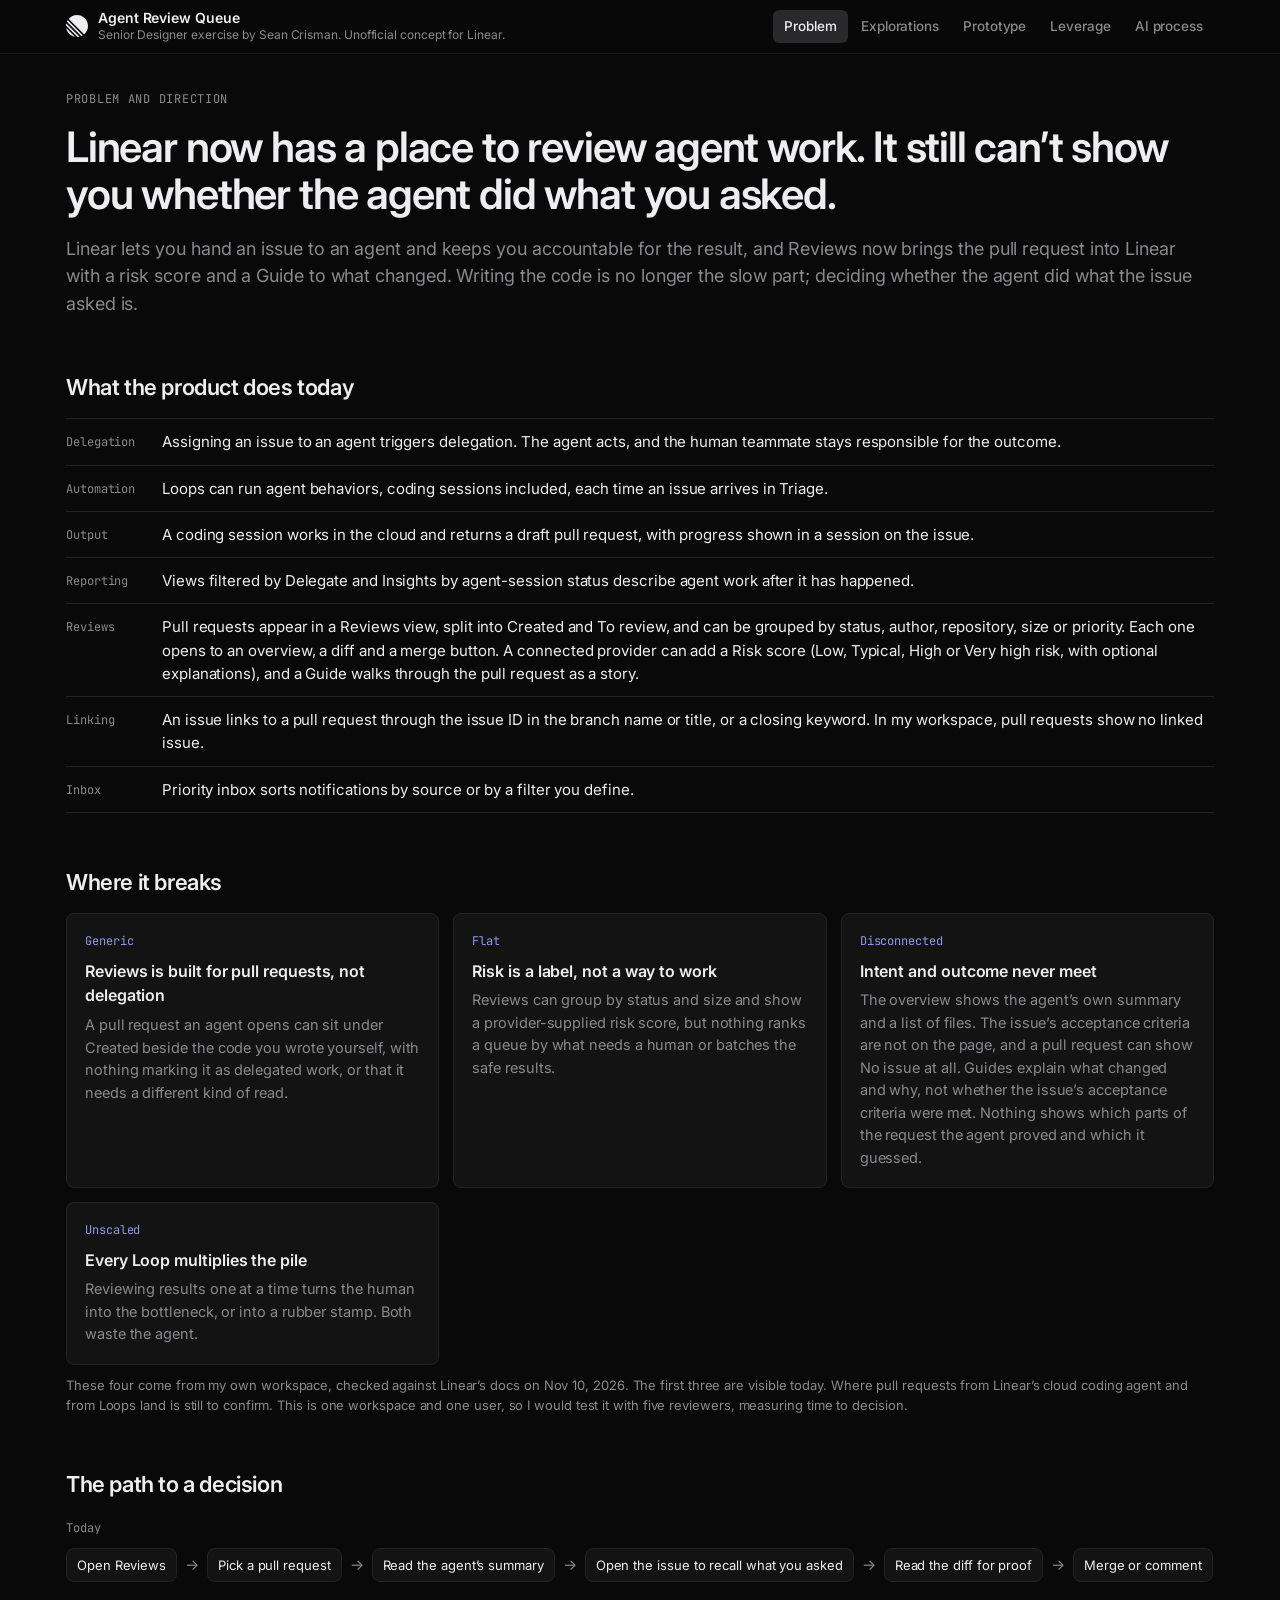
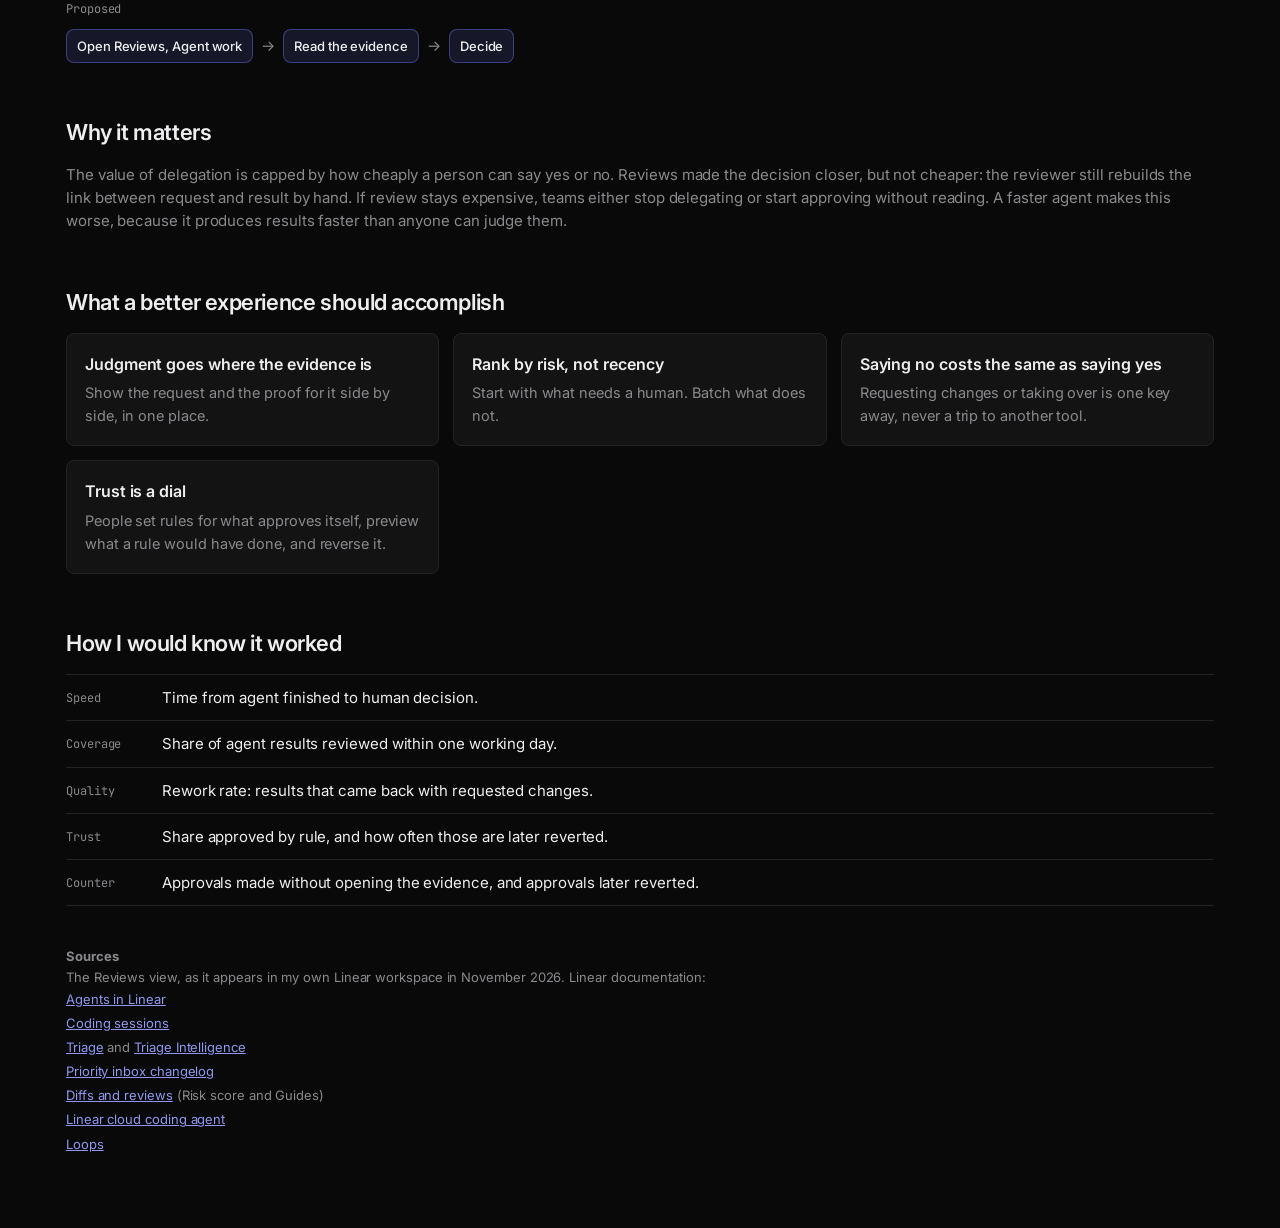
==== commit 9d970d5f: "Let case study text span the full section width Removes the character-width caps on headlines, intro" ====
--- a/index.html
+++ b/index.html
@@ -110,11 +110,7 @@
   <h1>Three ways to make review cheap. One of them survives volume.</h1>
   <p class="lede">I sketched each direction against the same set of sample results, then scored them against what the problem demands. All three build on what Linear already ships. The winner borrows the best part of the other two.</p>
 
-  <div class="launch" style="margin-top:28px">
-    <a class="btn pri lg" href="explorations.html" target="_blank" rel="noopener">View explorations <span aria-hidden="true">↗</span></a>
-  </div>
-
-  <div class="sec grid3" style="margin-top:20px">
+  <div class="sec grid3">
     <div class="card">
       <div class="wf" aria-hidden="true">
         <div class="row"><i class="dotw"></i><span class="bar"></span><span class="btnw"></span></div>
@@ -216,7 +212,7 @@
       <div class="card"><h3>Assumption chip</h3><p>Anything the agent decided on its own, with keep and override. Turns hidden choices into visible ones.</p>
         <ul class="assume mini" style="margin-top:12px"><li><span>Used the saved timezone</span><span class="bt"><button aria-pressed="true">Keep</button><button aria-pressed="false">Override</button></span></li></ul></div>
       <div class="card"><h3>Agent attribution</h3><p>Who did it, who delegated it, which Loop started it. The same line everywhere an agent appears.</p>
-        <p class="mini" style="color:var(--fg)"><span class="who"><span class="av la">L</span>Linear Agent</span> <span style="color:var(--muted)">· from Loop: Triage bugs · 14m</span></p></div>
+        <p class="mini" style="color:var(--fg);display:flex;flex-wrap:wrap;align-items:center;gap:4px 6px"><span class="who"><span class="av la">L</span>Linear Agent</span> <span style="color:var(--muted)">· from Loop: Triage bugs · 14m</span></p></div>
       <div class="card"><h3>Decision bar</h3><p>One primary action, one way to steer, one way out. Learn it once, use it in every review.</p>
         <div class="mini" style="display:flex;gap:8px;flex-wrap:wrap"><span class="btn pri sm">Approve</span><span class="btn sm">Request changes</span><span class="btn sm">Take over</span></div></div>
     </div>
--- a/styles.css
+++ b/styles.css
@@ -43,19 +43,19 @@
 .tabs a[aria-current="page"]{background:var(--accent-soft);color:var(--accent)}
 .view{padding-block:36px 72px}
 .eyebrow{font-family:var(--mono);font-size:12px;letter-spacing:.06em;text-transform:uppercase;color:var(--muted);margin-bottom:14px}
-h1{font-size:clamp(26px,4.2vw,42px);line-height:1.12;letter-spacing:-.02em;font-weight:650;max-width:22ch;text-wrap:balance}
-h1.wide{max-width:26ch}
+h1{font-size:clamp(26px,4.2vw,42px);line-height:1.12;letter-spacing:-.02em;font-weight:650;max-width:none;text-wrap:pretty}
+h1.wide{max-width:none}
 h2{font-size:22px;letter-spacing:-.01em;font-weight:620;margin-bottom:14px;text-wrap:balance}
 h3{font-size:16px;font-weight:600;margin-bottom:6px}
-.lede{font-size:18px;color:var(--muted);max-width:62ch;margin-top:18px;line-height:1.55}
+.lede{font-size:18px;color:var(--muted);max-width:none;margin-top:18px;line-height:1.55}
 .sec{margin-top:52px}
-.sec>p{max-width:66ch;color:var(--muted)}
+.sec>p{max-width:none;color:var(--muted)}
 .grid2{display:grid;grid-template-columns:repeat(auto-fit,minmax(300px,1fr));gap:14px}
 .grid3{display:grid;grid-template-columns:repeat(auto-fit,minmax(260px,1fr));gap:14px}
 .card{background:var(--surface);border:1px solid var(--line);border-radius:var(--r);padding:18px;min-width:0}
 .card p{color:var(--muted);font-size:14.5px}
 .card .n{font-family:var(--mono);font-size:12px;color:var(--accent);margin-bottom:8px;display:block}
-.facts li{display:flex;gap:12px;padding:11px 0;border-top:1px solid var(--line);color:var(--fg);max-width:70ch}
+.facts li{display:flex;gap:12px;padding:11px 0;border-top:1px solid var(--line);color:var(--fg);max-width:none}
 .facts li:last-child{border-bottom:1px solid var(--line)}
 .facts li span{font-family:var(--mono);font-size:12px;color:var(--muted);flex:none;padding-top:3px;min-width:84px}
 .path{display:flex;flex-wrap:wrap;align-items:center;gap:8px;margin-top:10px}
@@ -63,7 +63,7 @@
 .path .ar{color:var(--muted)}
 .path.good .st{border-color:var(--accent);background:var(--accent-soft);color:var(--accent);font-weight:500}
 .plabel{font-family:var(--mono);font-size:12px;color:var(--muted);margin-top:18px}
-.note{font-size:13px;color:var(--muted);margin-top:10px;max-width:70ch}
+.note{font-size:13px;color:var(--muted);margin-top:10px;max-width:none}
 .src{margin-top:40px;font-size:13px;color:var(--muted)}
 .src li{padding:2px 0;overflow-wrap:anywhere}
 /* explorations */
@@ -404,3 +404,74 @@
 .sbf .acts{align-items:center}
 .lmark{width:18px;height:18px;color:var(--muted);margin-right:4px}
 .nv.team{justify-content:flex-start}
+
+/* ---------- details pane, laid out like Linear's pull request view ---------- */
+.dt{container-type:inline-size;container-name:dt}
+.dtop{position:sticky;top:0;z-index:3;background:var(--surface);border-bottom:1px solid var(--line-soft)}
+.dr1{display:flex;align-items:center;gap:6px;height:44px;padding:0 12px 0 18px;min-width:0}
+.dr1 .bc{display:flex;align-items:center;gap:7px;min-width:0;color:var(--muted);font-size:13px}
+.dr1 .bc b{color:var(--fg);font-weight:500;white-space:nowrap;overflow:hidden;text-overflow:ellipsis;min-width:0}
+.dr1 .bc .sep{color:var(--faint)}
+.dr1 .bc .ico.fa{color:var(--muted);flex:none}
+.dr1 .bc .da,.dr1 .bc .dd{flex:none}
+.dr1 .sp,.dr2 .sp{flex:1}
+.dr1 .ref{display:inline-flex;align-items:center;gap:6px;font-family:var(--mono);font-size:11.5px;color:var(--muted);white-space:nowrap}
+.dr1 .ib{width:28px;height:28px;display:grid;place-items:center;color:var(--muted);flex:none}
+.dr2{display:flex;align-items:center;gap:8px;padding:0 14px 10px 14px;flex-wrap:wrap}
+.dr2 .btn .ico{width:14px;height:14px}
+.seg.vt .tb[disabled]{opacity:.4;cursor:default}
+.iss{display:inline-flex;align-items:center;gap:5px;color:var(--fg-2);font-family:var(--mono);font-size:12px}
+.iss .ico{width:13px;height:13px;color:var(--warn)}
+.dwrap{display:grid;grid-template-columns:minmax(0,1fr) 220px;gap:34px;padding:26px 28px 40px;align-items:start}
+@container dt (max-width:720px){.dwrap{grid-template-columns:minmax(0,1fr);gap:26px}}
+.dmain{display:grid;gap:24px;min-width:0}
+.dhead h1{font-size:24px;line-height:1.25;font-weight:600;letter-spacing:-.02em;margin-bottom:8px;max-width:none}
+.dhead .m{display:flex;flex-wrap:wrap;align-items:center;gap:4px 10px;color:var(--muted);font-size:13px}
+.dhead .m .who{color:var(--fg)}
+.dsec h2{font-size:15px;font-weight:600;margin:0 0 10px;display:flex;align-items:center;gap:8px;letter-spacing:-.01em}
+.dsec h2 .hm{margin-left:auto;color:var(--muted);font-size:12.5px;font-weight:500}
+.nw{font-size:10.5px;font-weight:500;color:var(--accent);background:var(--accent-soft);border-radius:4px;padding:0 5px;line-height:16px;letter-spacing:0}
+.mut{color:var(--muted)}
+.dside{display:grid;gap:18px;font-size:13px;position:sticky;top:110px}
+.sf{display:grid;gap:7px}
+.sl{color:var(--muted);font-size:12.5px;display:flex;align-items:center;gap:6px}
+.sl .tot{margin-left:auto}
+.sv{display:flex;align-items:center;flex-wrap:wrap;gap:6px 8px;color:var(--fg)}
+.sv .ico{width:15px;height:15px}
+.sv .mut{display:inline-flex;align-items:center;gap:6px}
+.sv .stack{display:grid;gap:3px}
+.okc{color:var(--ok)} .wrc{color:var(--warn)} .agc{color:var(--accent)} .drc{color:var(--faint)}
+.fg{display:flex;align-items:center;gap:6px;width:100%;border:0;background:transparent;border-radius:6px;padding:4px 6px;margin:0 -6px;color:var(--fg);font-size:13px;text-align:left}
+.fg:hover{background:var(--hover)}
+.fg b{font-weight:500}
+.fg em{font-style:normal;color:var(--muted)}
+.fg .car{border:3.5px solid transparent;border-left:4px solid var(--muted);margin-left:2px}
+.fg .car.open{border-left-color:transparent;border-top:4px solid var(--muted);border-bottom:0;margin-top:3px}
+.fl{display:grid;gap:2px;padding:2px 0 6px 14px}
+.fl li{display:flex;align-items:center;gap:6px;font-size:12.5px;min-width:0}
+.fl li .ico{width:12px;height:12px;color:var(--muted);flex:none}
+.fl li em{font-style:normal;color:var(--muted);white-space:nowrap;overflow:hidden;text-overflow:ellipsis}
+.files .nd{font-style:normal;color:var(--faint);font-size:12px;font-family:var(--font)}
+.cmp{display:grid;gap:10px;border:1px solid rgba(94,106,210,.45);background:var(--accent-soft);border-radius:var(--r);padding:12px}
+.cmp textarea{width:100%;font:inherit;border:1px solid var(--line);border-radius:6px;padding:8px 10px;background:var(--surface-2);color:var(--fg);min-height:70px;resize:vertical}
+.cmp .r{display:flex;gap:8px}
+.iss{white-space:nowrap;flex:none}
+.dhead h1{text-wrap:wrap}
+@container dt (max-width:720px){
+  .dr2 .btn kbd{display:none}
+  .dr1 .ref{display:none}
+  .dr2 .btn{padding:5px 10px}
+}
+
+/* pull request description, styled like Linear's rendered markdown */
+.md{color:var(--fg);font-size:14.5px;line-height:1.65}
+.md .from{color:var(--muted);font-size:12.5px;padding-top:18px;border-top:1px solid var(--line-soft);margin-bottom:14px}
+.md h2{font-size:19px;font-weight:600;letter-spacing:-.015em;margin:0 0 10px}
+.md h3{font-size:15px;font-weight:600;margin:20px 0 8px}
+.md p{color:var(--fg-2);margin:0;max-width:72ch}
+.md ul,.md ol{padding-left:22px;display:grid;gap:6px;color:var(--fg-2);max-width:72ch}
+.md ul{list-style:disc}.md ol{list-style:decimal}
+.md li::marker{color:var(--muted)}
+.md b{color:var(--fg);font-weight:600}
+.md code{font-family:var(--mono);font-size:12.5px;background:var(--chip);border:1px solid #333336;border-radius:4px;padding:0 5px;color:var(--fg)}
+.md h2+h3{margin-top:14px}
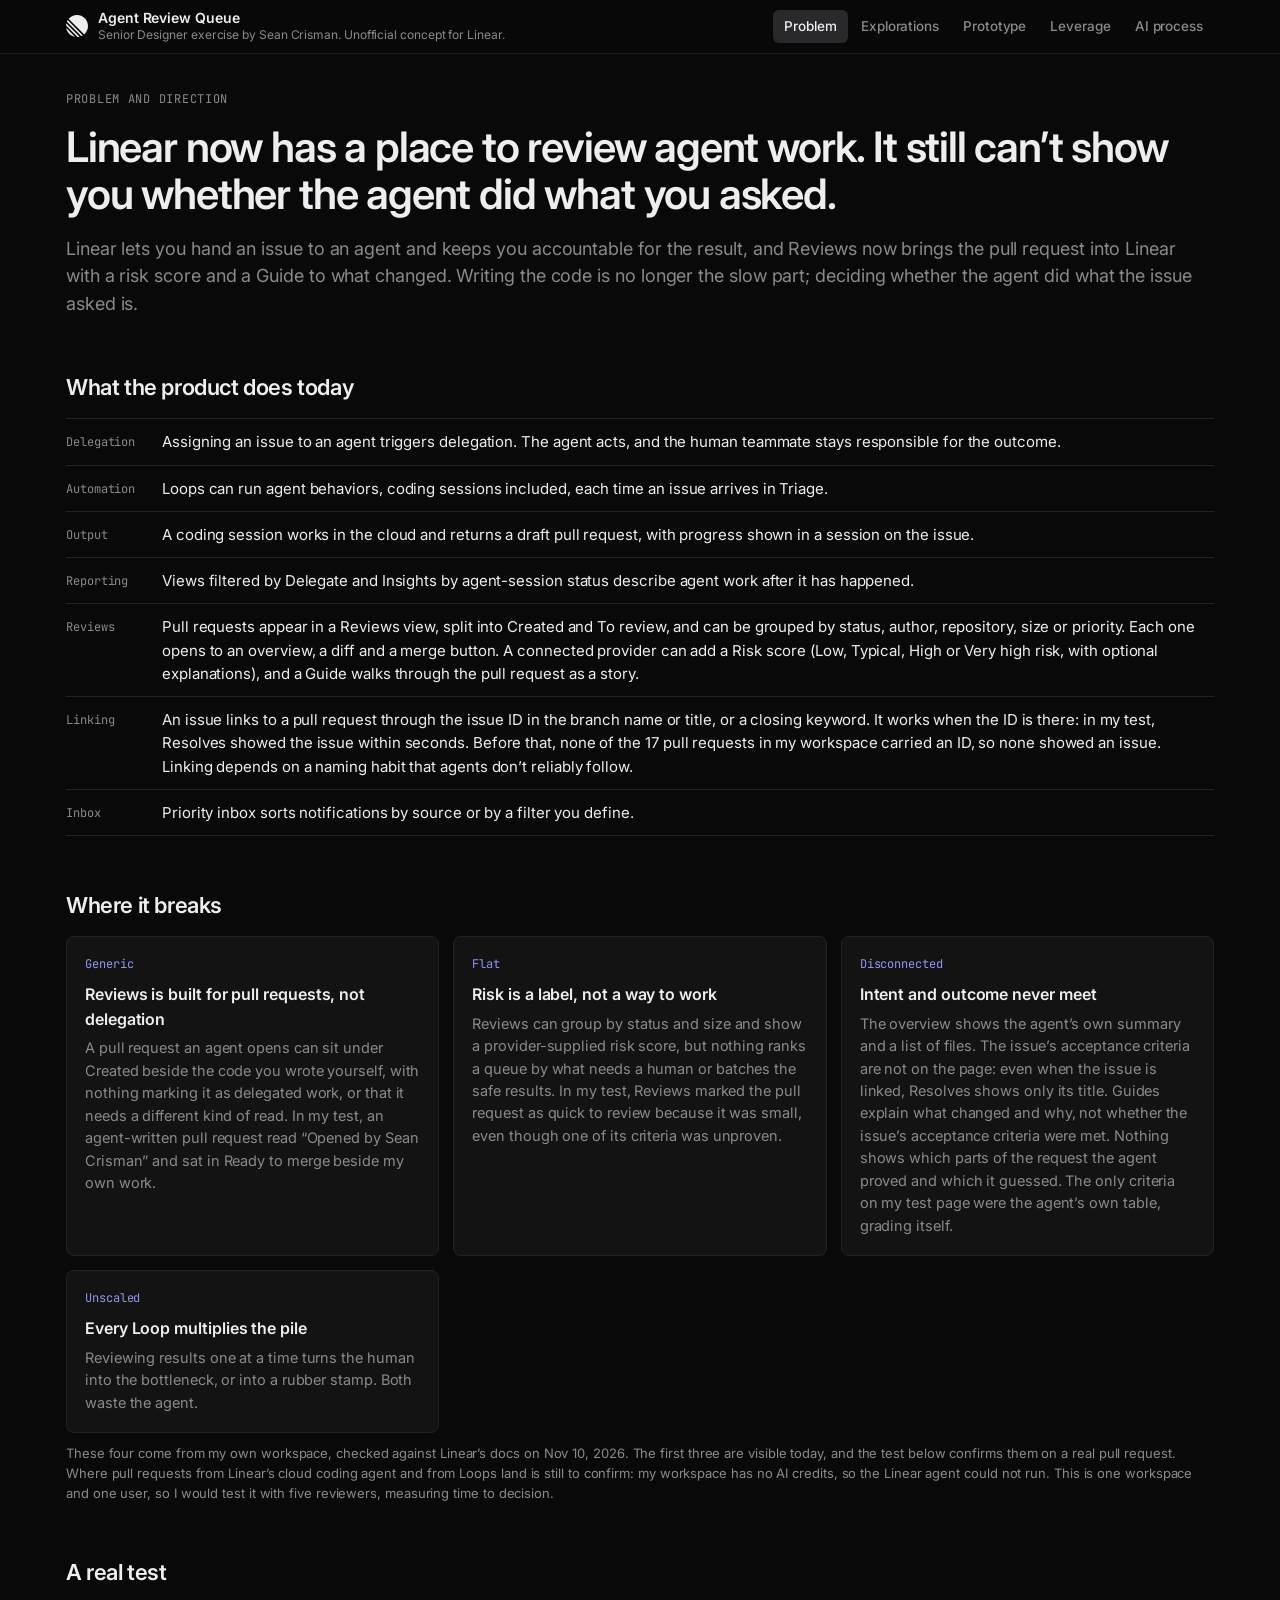
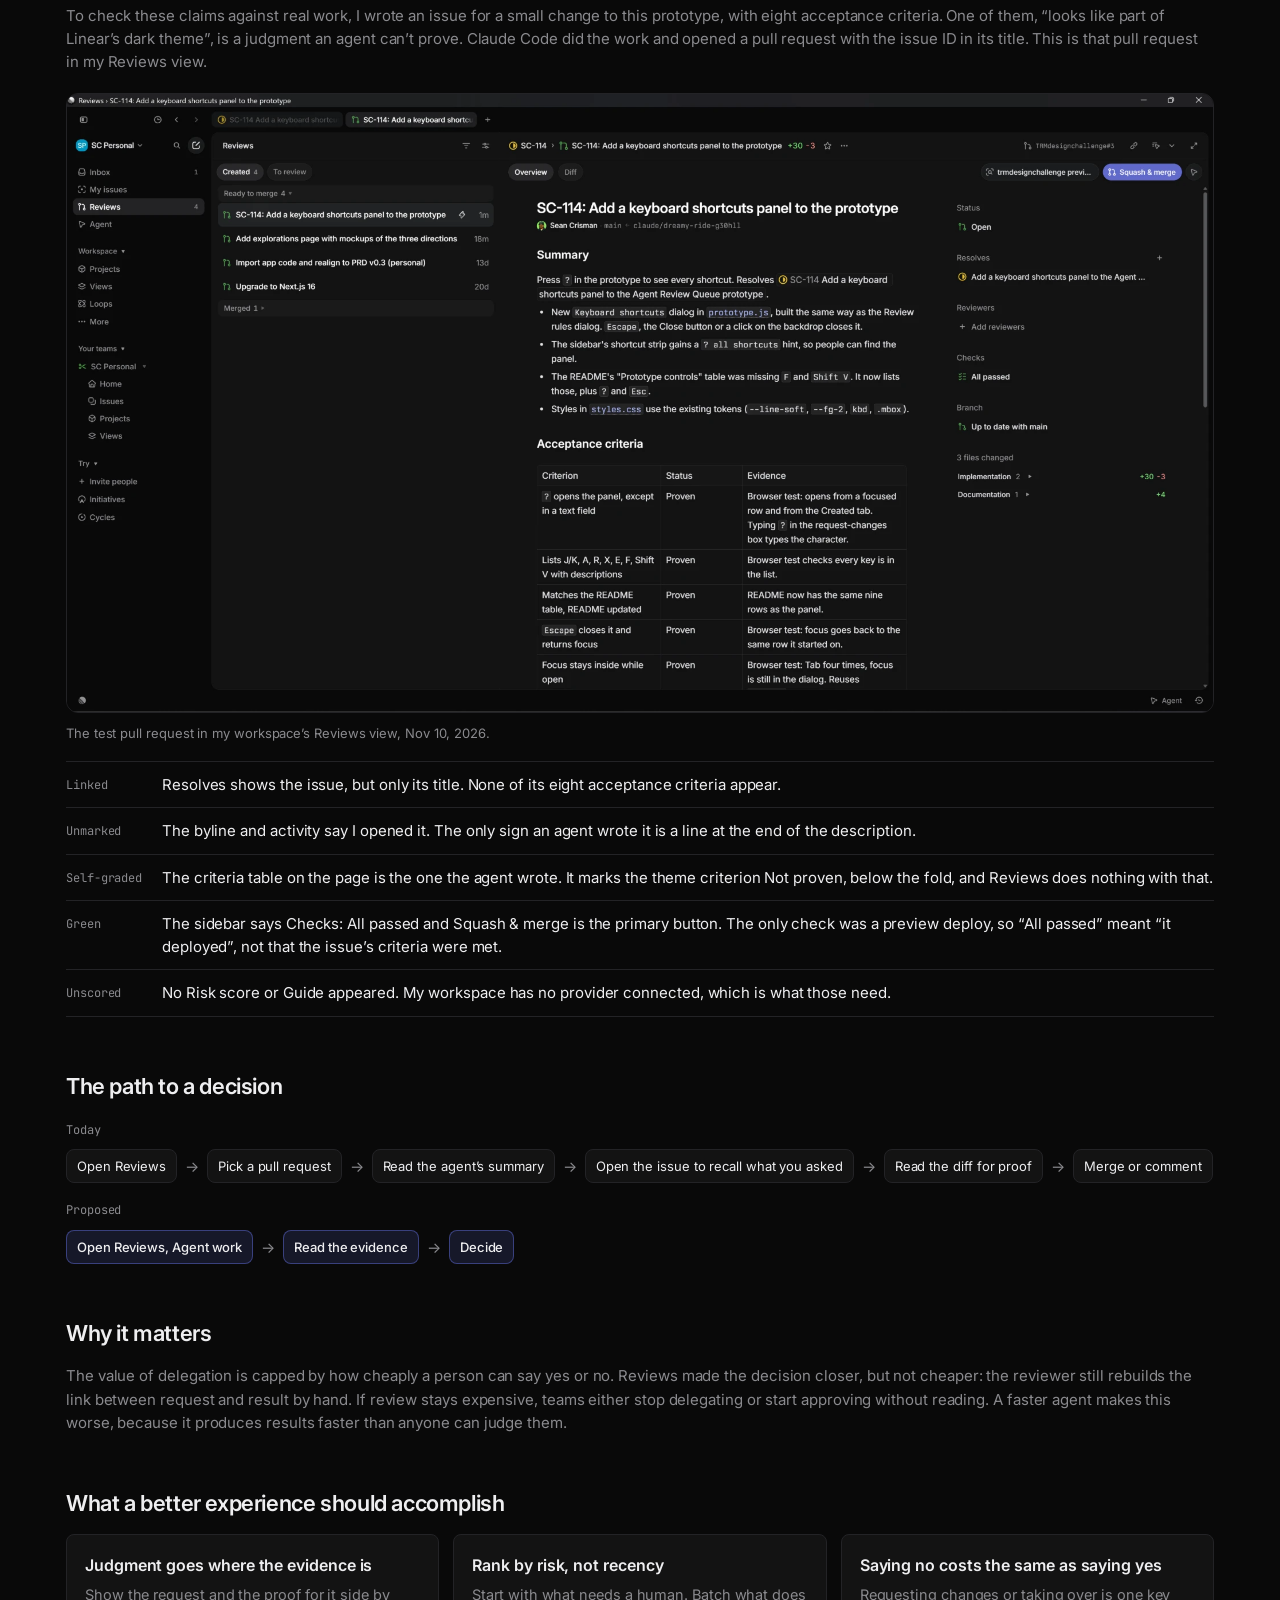
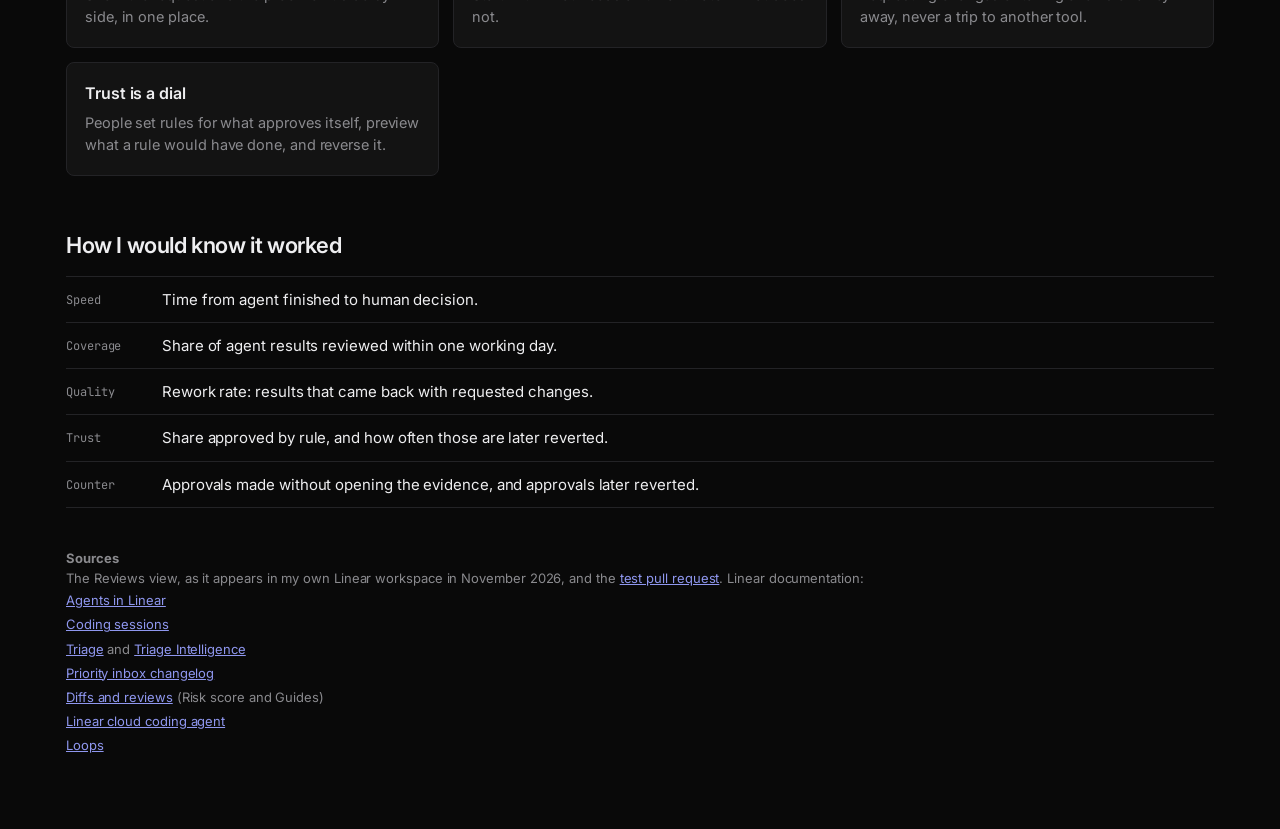
==== commit c0bf911d: "Problem tab: add findings from the SC-114 Reviews test Adds a 'A real test' section with a screensho" ====
--- a/index.html
+++ b/index.html
@@ -40,7 +40,7 @@
       <li><span>Output</span>A coding session works in the cloud and returns a draft pull request, with progress shown in a session on the issue.</li>
       <li><span>Reporting</span>Views filtered by Delegate and Insights by agent-session status describe agent work after it has happened.</li>
       <li><span>Reviews</span>Pull requests appear in a Reviews view, split into Created and To review, and can be grouped by status, author, repository, size or priority. Each one opens to an overview, a diff and a merge button. A connected provider can add a Risk score (Low, Typical, High or Very high risk, with optional explanations), and a Guide walks through the pull request as a story.</li>
-      <li><span>Linking</span>An issue links to a pull request through the issue ID in the branch name or title, or a closing keyword. In my workspace, pull requests show no linked issue.</li>
+      <li><span>Linking</span>An issue links to a pull request through the issue ID in the branch name or title, or a closing keyword. It works when the ID is there: in my test, Resolves showed the issue within seconds. Before that, none of the 17 pull requests in my workspace carried an ID, so none showed an issue. Linking depends on a naming habit that agents don’t reliably follow.</li>
       <li><span>Inbox</span>Priority inbox sorts notifications by source or by a filter you define.</li>
     </ul>
   </div>
@@ -48,12 +48,25 @@
   <div class="sec">
     <h2>Where it breaks</h2>
     <div class="grid2">
-      <div class="card"><span class="n">Generic</span><h3>Reviews is built for pull requests, not delegation</h3><p>A pull request an agent opens can sit under Created beside the code you wrote yourself, with nothing marking it as delegated work, or that it needs a different kind of read.</p></div>
-      <div class="card"><span class="n">Flat</span><h3>Risk is a label, not a way to work</h3><p>Reviews can group by status and size and show a provider-supplied risk score, but nothing ranks a queue by what needs a human or batches the safe results.</p></div>
-      <div class="card"><span class="n">Disconnected</span><h3>Intent and outcome never meet</h3><p>The overview shows the agent’s own summary and a list of files. The issue’s acceptance criteria are not on the page, and a pull request can show No issue at all. Guides explain what changed and why, not whether the issue’s acceptance criteria were met. Nothing shows which parts of the request the agent proved and which it guessed.</p></div>
+      <div class="card"><span class="n">Generic</span><h3>Reviews is built for pull requests, not delegation</h3><p>A pull request an agent opens can sit under Created beside the code you wrote yourself, with nothing marking it as delegated work, or that it needs a different kind of read. In my test, an agent-written pull request read “Opened by Sean Crisman” and sat in Ready to merge beside my own work.</p></div>
+      <div class="card"><span class="n">Flat</span><h3>Risk is a label, not a way to work</h3><p>Reviews can group by status and size and show a provider-supplied risk score, but nothing ranks a queue by what needs a human or batches the safe results. In my test, Reviews marked the pull request as quick to review because it was small, even though one of its criteria was unproven.</p></div>
+      <div class="card"><span class="n">Disconnected</span><h3>Intent and outcome never meet</h3><p>The overview shows the agent’s own summary and a list of files. The issue’s acceptance criteria are not on the page: even when the issue is linked, Resolves shows only its title. Guides explain what changed and why, not whether the issue’s acceptance criteria were met. Nothing shows which parts of the request the agent proved and which it guessed. The only criteria on my test page were the agent’s own table, grading itself.</p></div>
       <div class="card"><span class="n">Unscaled</span><h3>Every Loop multiplies the pile</h3><p>Reviewing results one at a time turns the human into the bottleneck, or into a rubber stamp. Both waste the agent.</p></div>
     </div>
-    <p class="note">These four come from my own workspace, checked against Linear’s docs on Nov 10, 2026. The first three are visible today. Where pull requests from Linear’s cloud coding agent and from Loops land is still to confirm. This is one workspace and one user, so I would test it with five reviewers, measuring time to decision.</p>
+    <p class="note">These four come from my own workspace, checked against Linear’s docs on Nov 10, 2026. The first three are visible today, and the test below confirms them on a real pull request. Where pull requests from Linear’s cloud coding agent and from Loops land is still to confirm: my workspace has no AI credits, so the Linear agent could not run. This is one workspace and one user, so I would test it with five reviewers, measuring time to decision.</p>
+  </div>
+
+  <div class="sec">
+    <h2>A real test</h2>
+    <p>To check these claims against real work, I wrote an issue for a small change to this prototype, with eight acceptance criteria. One of them, “looks like part of Linear’s dark theme”, is a judgment an agent can’t prove. Claude Code did the work and opened a pull request with the issue ID in its title. This is that pull request in my Reviews view.</p>
+    <figure class="evid"><img src="assets/reviews-test-sc-114.webp" width="2000" height="1078" loading="lazy" alt="Linear Reviews showing the test pull request. The sidebar says Checks: All passed and Resolves SC-114, the byline says Sean Crisman, and Squash and merge is the primary button."><figcaption class="note">The test pull request in my workspace’s Reviews view, Nov 10, 2026.</figcaption></figure>
+    <ul class="facts">
+      <li><span>Linked</span>Resolves shows the issue, but only its title. None of its eight acceptance criteria appear.</li>
+      <li><span>Unmarked</span>The byline and activity say I opened it. The only sign an agent wrote it is a line at the end of the description.</li>
+      <li><span>Self-graded</span>The criteria table on the page is the one the agent wrote. It marks the theme criterion Not proven, below the fold, and Reviews does nothing with that.</li>
+      <li><span>Green</span>The sidebar says Checks: All passed and Squash &amp; merge is the primary button. The only check was a preview deploy, so “All passed” meant “it deployed”, not that the issue’s criteria were met.</li>
+      <li><span>Unscored</span>No Risk score or Guide appeared. My workspace has no provider connected, which is what those need.</li>
+    </ul>
   </div>
 
   <div class="sec">
@@ -91,7 +104,7 @@
   </div>
 
   <div class="src">
-    <p><b>Sources</b></p><p>The Reviews view, as it appears in my own Linear workspace in November 2026. Linear documentation:</p>
+    <p><b>Sources</b></p><p>The Reviews view, as it appears in my own Linear workspace in November 2026, and the <a href="https://github.com/crismancodes/TRMdesignchallenge/pull/3" target="_blank" rel="noopener">test pull request</a>. Linear documentation:</p>
     <ul>
       <li><a href="https://linear.app/docs/agents-in-linear.md" target="_blank" rel="noopener">Agents in Linear</a></li>
       <li><a href="https://linear.app/docs/coding-sessions" target="_blank" rel="noopener">Coding sessions</a></li>
--- a/styles.css
+++ b/styles.css
@@ -294,6 +294,10 @@
 @media (max-width:980px){.app{padding:8px}.ls{border-radius:8px 8px 0 0;border-right:1px solid var(--line-soft)}.dt{border-left:1px solid var(--line-soft);border-top:0;border-radius:0 0 8px 8px}}
 @media (prefers-reduced-motion:no-preference){.rowwrap{transition:background .12s}.toast{animation:up .18s ease-out}@keyframes up{from{opacity:0;transform:translate(-50%,8px)}}}
 
+/* ---------- evidence screenshot (case study) ---------- */
+.evid{margin:20px 0 18px}
+.evid img{display:block;width:100%;height:auto;border:1px solid var(--line);border-radius:12px}
+
 /* ---------- prototype launcher (case study) ---------- */
 .launch{display:flex;flex-wrap:wrap;align-items:center;gap:10px 16px;margin-top:24px}
 .btn.lg{height:38px;padding:8px 16px;font-size:14px;text-decoration:none}
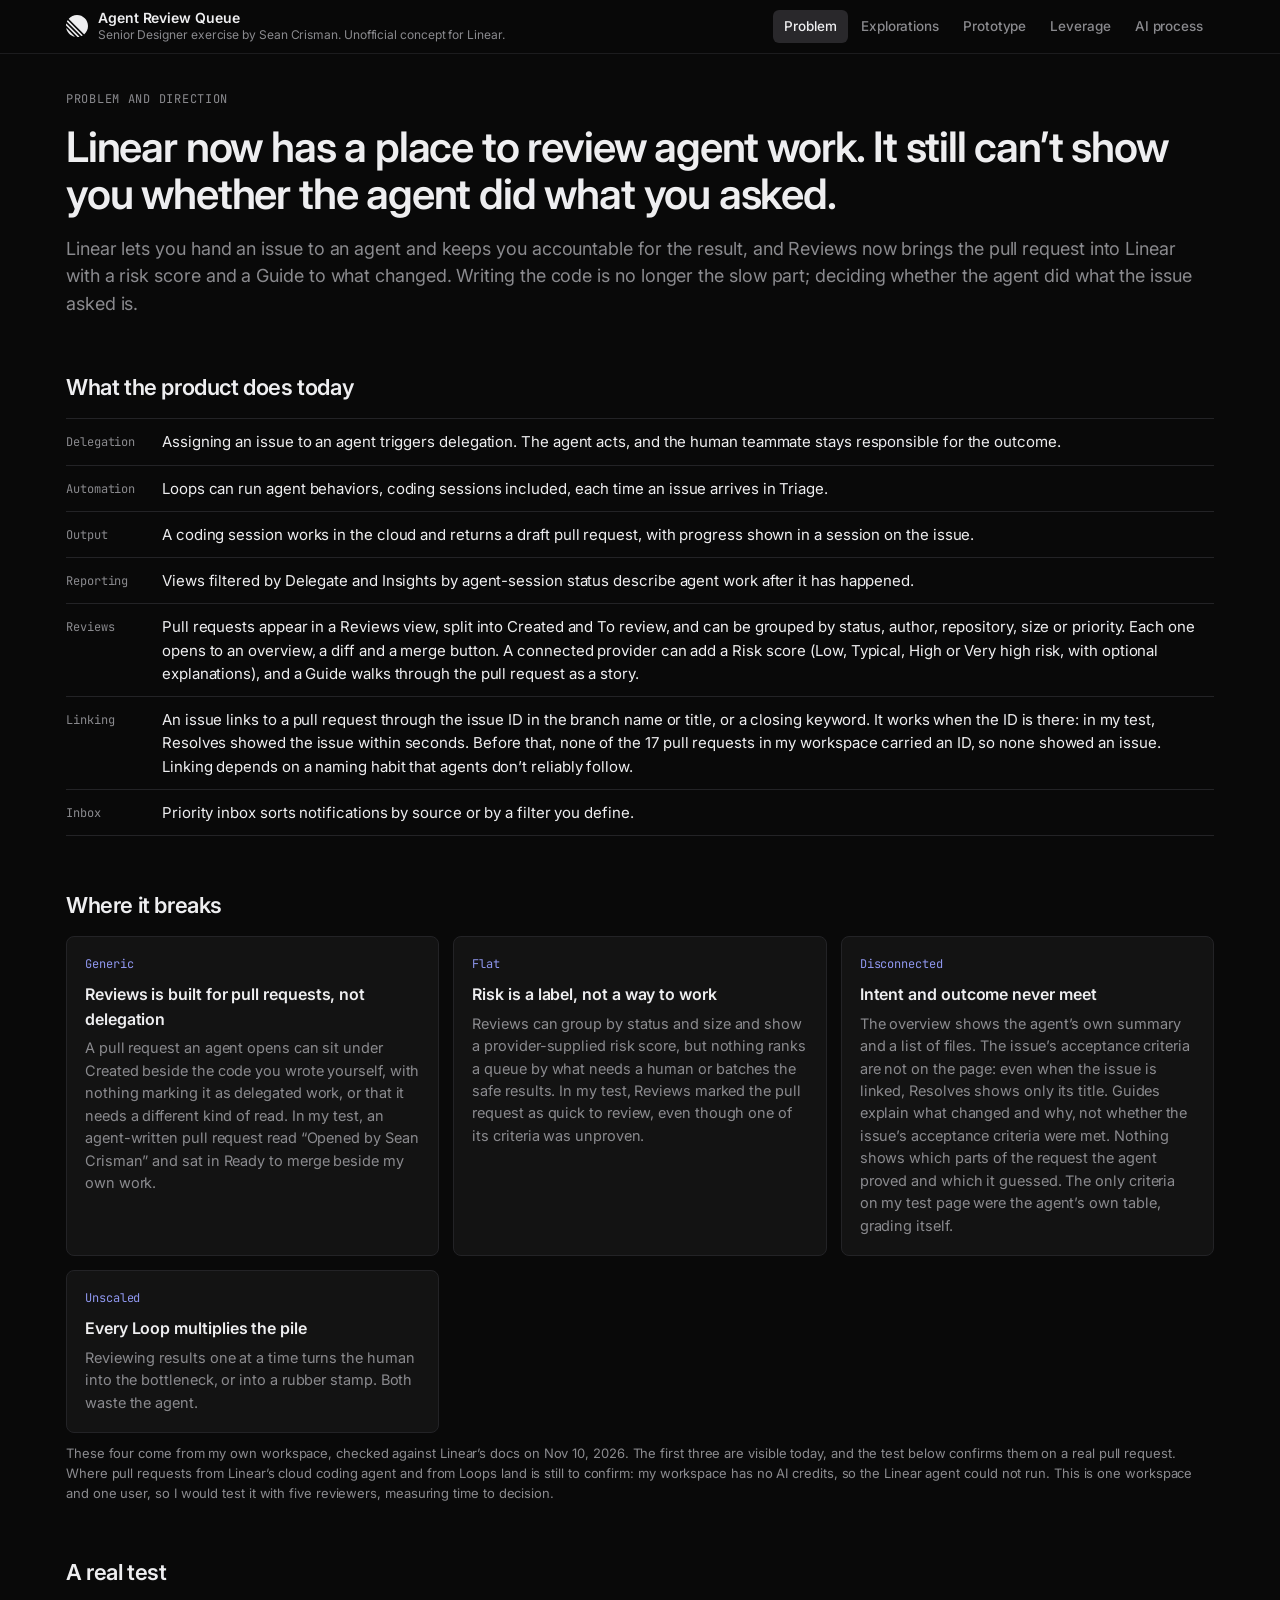
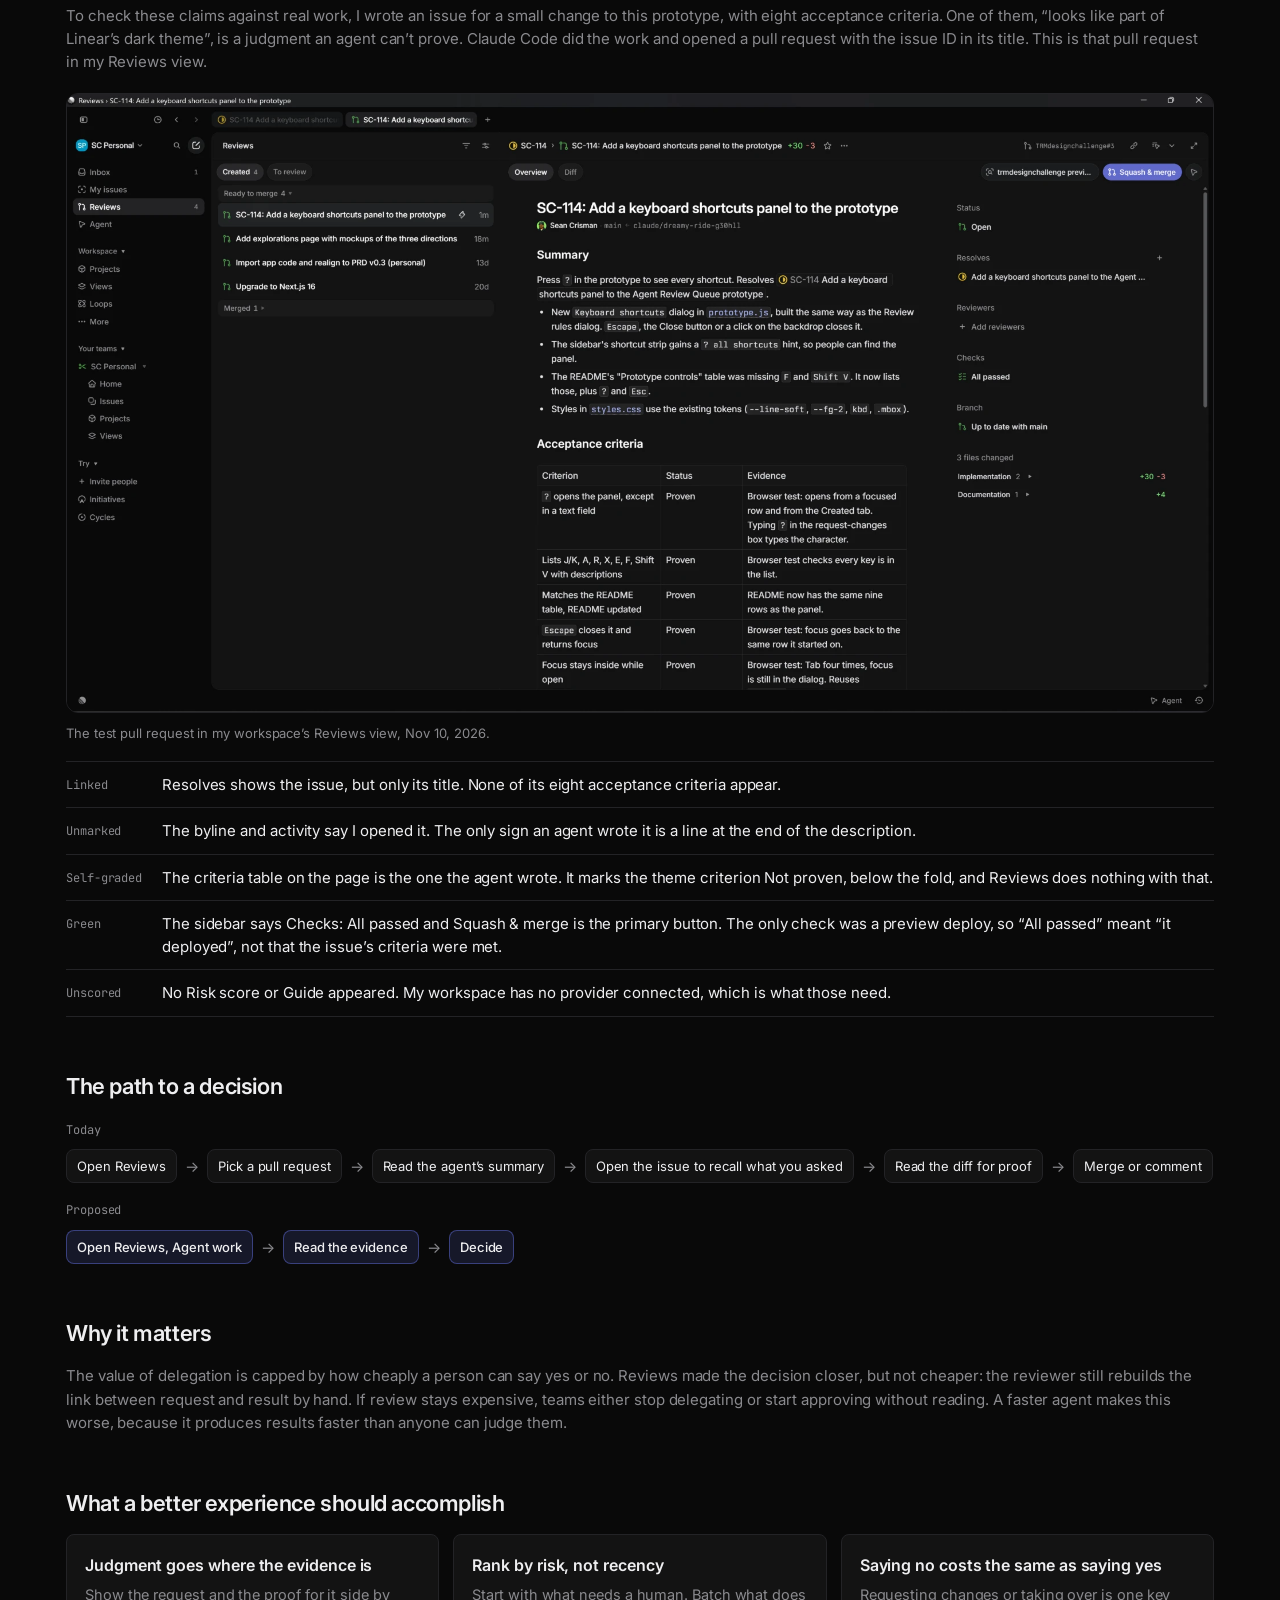
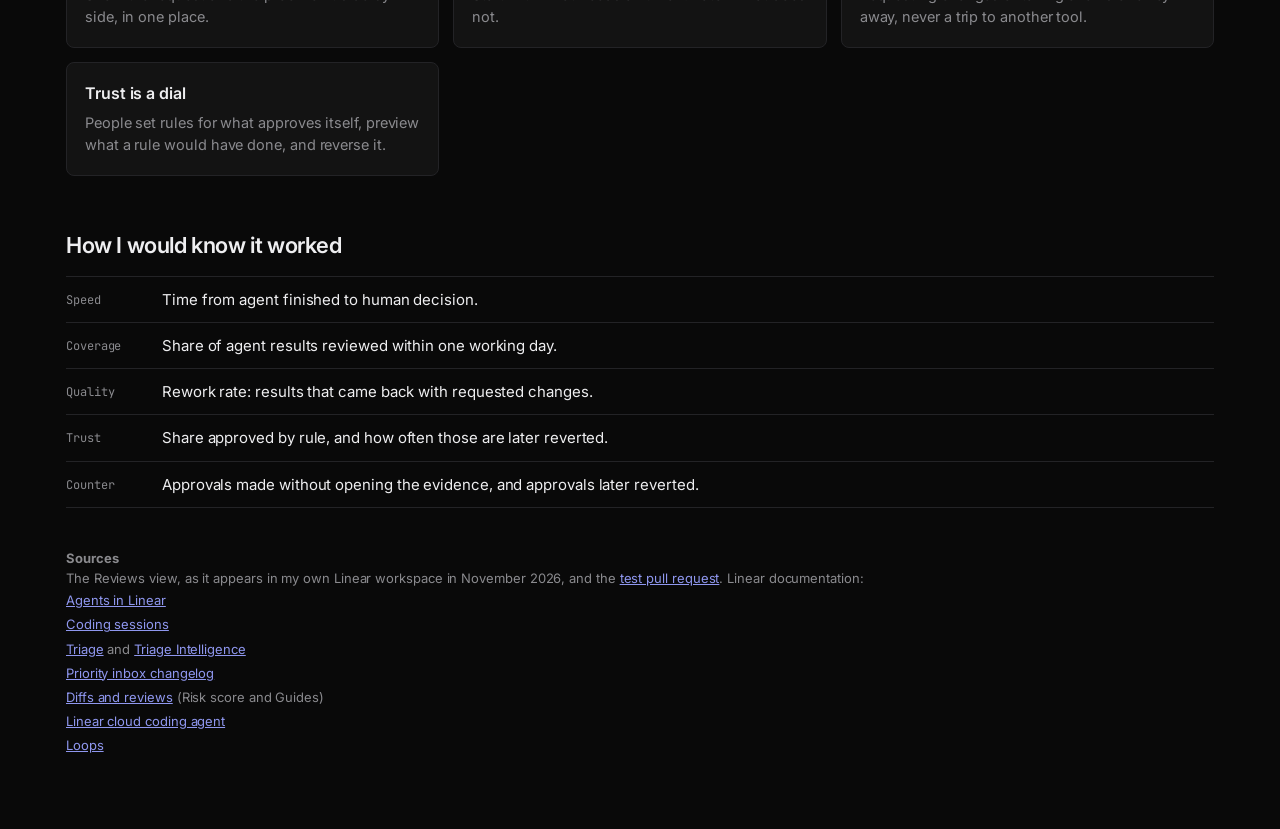
==== commit 301d8491: "Problem tab: don't guess why Reviews flagged the test as quick Co-Authored-By: Claude Opus 5.5 <nore" ====
--- a/index.html
+++ b/index.html
@@ -49,7 +49,7 @@
     <h2>Where it breaks</h2>
     <div class="grid2">
       <div class="card"><span class="n">Generic</span><h3>Reviews is built for pull requests, not delegation</h3><p>A pull request an agent opens can sit under Created beside the code you wrote yourself, with nothing marking it as delegated work, or that it needs a different kind of read. In my test, an agent-written pull request read “Opened by Sean Crisman” and sat in Ready to merge beside my own work.</p></div>
-      <div class="card"><span class="n">Flat</span><h3>Risk is a label, not a way to work</h3><p>Reviews can group by status and size and show a provider-supplied risk score, but nothing ranks a queue by what needs a human or batches the safe results. In my test, Reviews marked the pull request as quick to review because it was small, even though one of its criteria was unproven.</p></div>
+      <div class="card"><span class="n">Flat</span><h3>Risk is a label, not a way to work</h3><p>Reviews can group by status and size and show a provider-supplied risk score, but nothing ranks a queue by what needs a human or batches the safe results. In my test, Reviews marked the pull request as quick to review, even though one of its criteria was unproven.</p></div>
       <div class="card"><span class="n">Disconnected</span><h3>Intent and outcome never meet</h3><p>The overview shows the agent’s own summary and a list of files. The issue’s acceptance criteria are not on the page: even when the issue is linked, Resolves shows only its title. Guides explain what changed and why, not whether the issue’s acceptance criteria were met. Nothing shows which parts of the request the agent proved and which it guessed. The only criteria on my test page were the agent’s own table, grading itself.</p></div>
       <div class="card"><span class="n">Unscaled</span><h3>Every Loop multiplies the pile</h3><p>Reviewing results one at a time turns the human into the bottleneck, or into a rubber stamp. Both waste the agent.</p></div>
     </div>
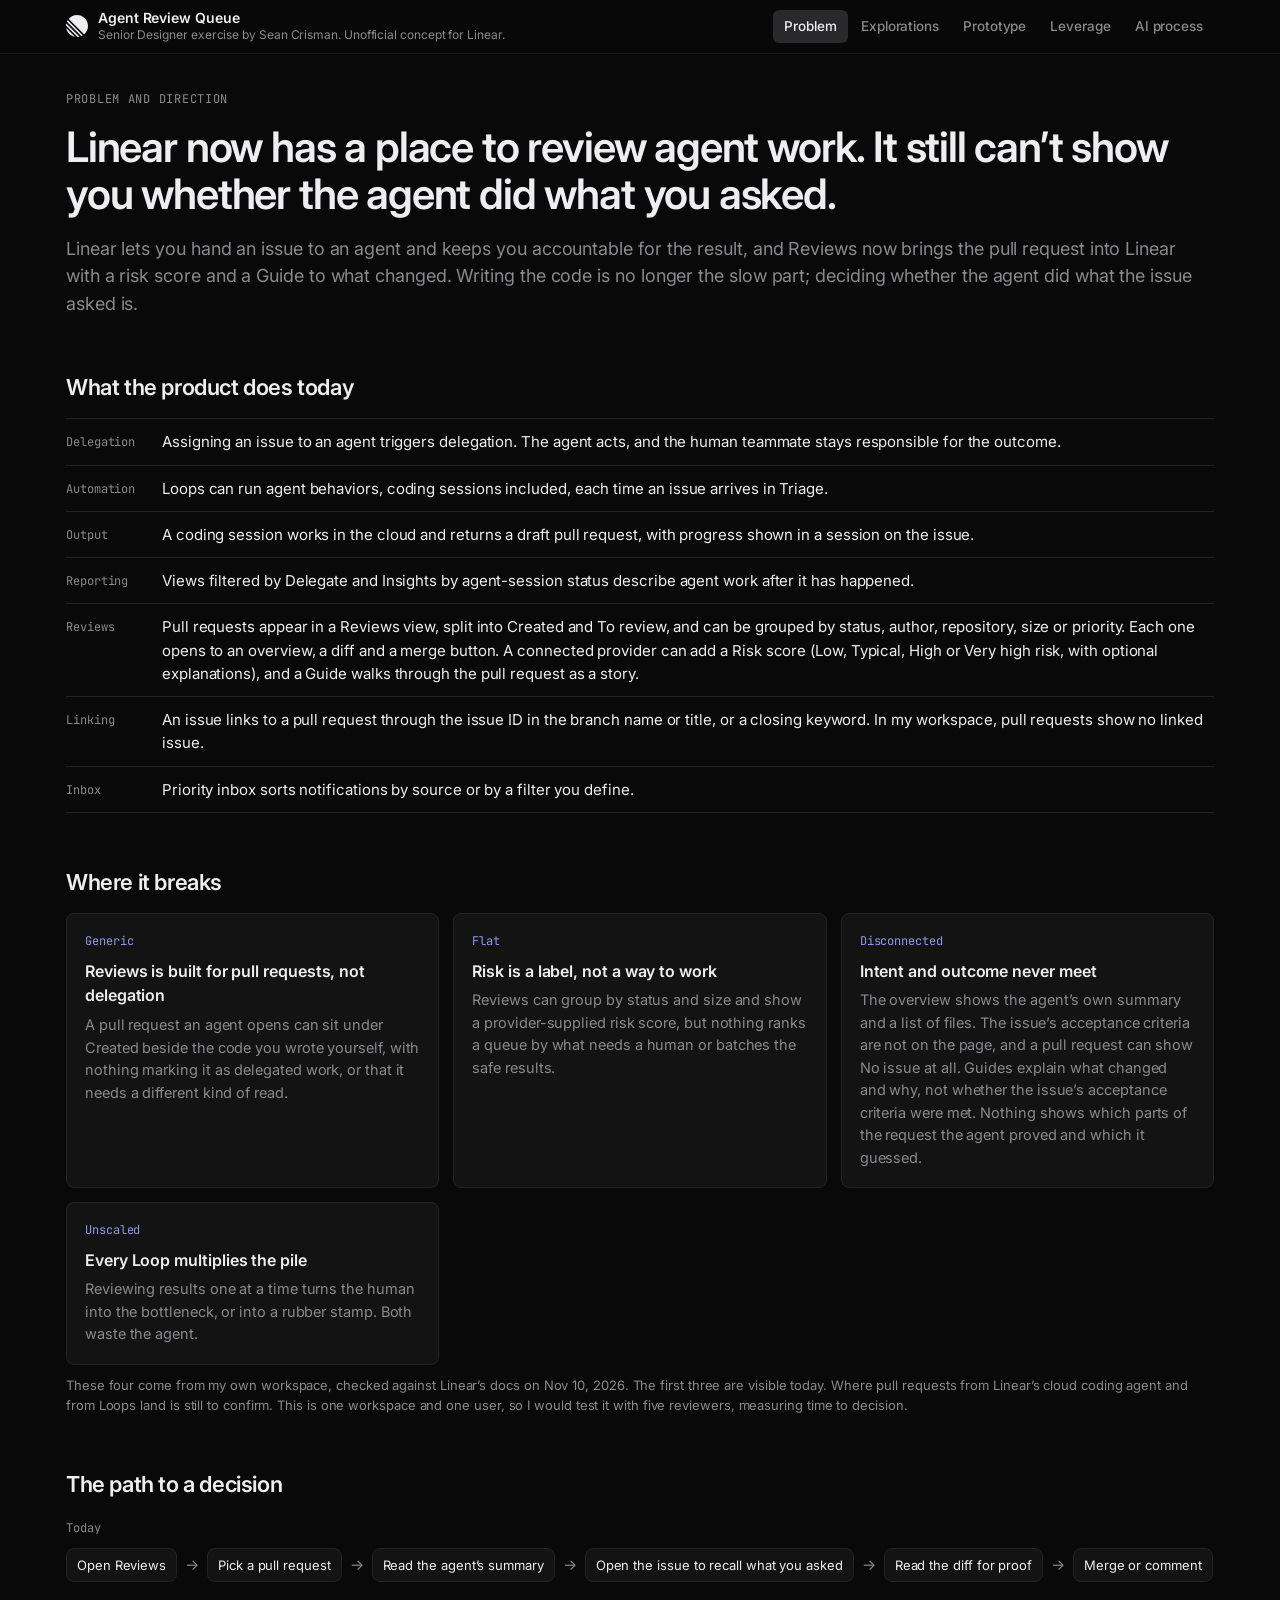
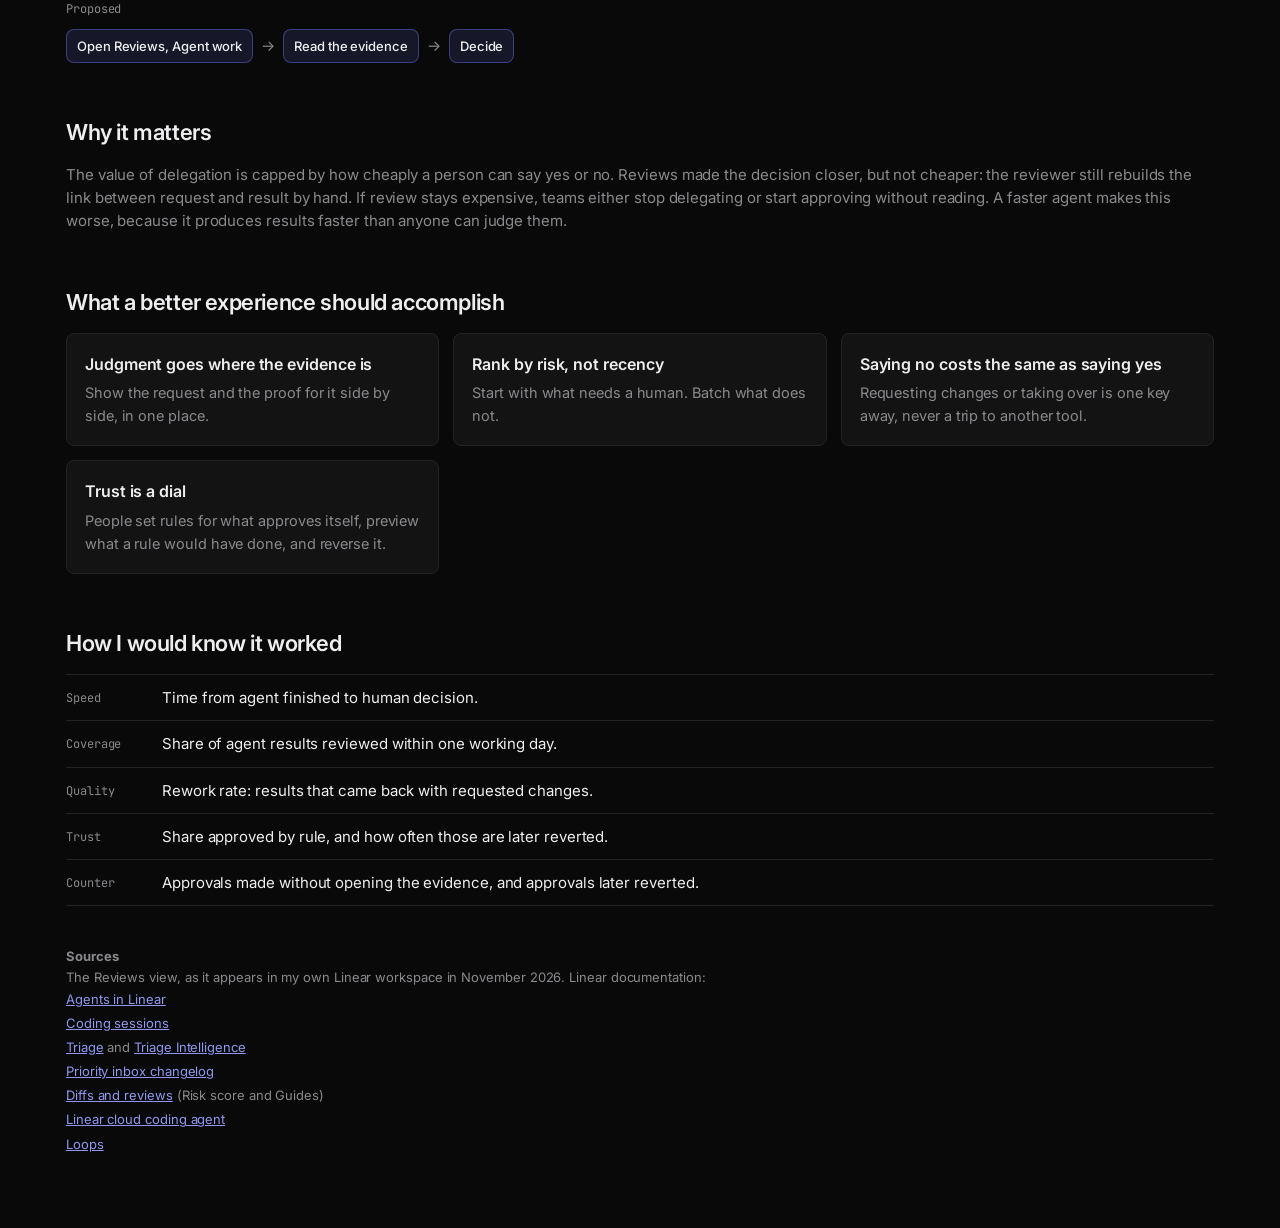
==== commit 2ba39554: "Merge main into SC-114 Brings in the details pane layout, descriptions and full-width case study tex" ====
--- a/index.html
+++ b/index.html
@@ -40,7 +40,7 @@
       <li><span>Output</span>A coding session works in the cloud and returns a draft pull request, with progress shown in a session on the issue.</li>
       <li><span>Reporting</span>Views filtered by Delegate and Insights by agent-session status describe agent work after it has happened.</li>
       <li><span>Reviews</span>Pull requests appear in a Reviews view, split into Created and To review, and can be grouped by status, author, repository, size or priority. Each one opens to an overview, a diff and a merge button. A connected provider can add a Risk score (Low, Typical, High or Very high risk, with optional explanations), and a Guide walks through the pull request as a story.</li>
-      <li><span>Linking</span>An issue links to a pull request through the issue ID in the branch name or title, or a closing keyword. It works when the ID is there: in my test, Resolves showed the issue within seconds. Before that, none of the 17 pull requests in my workspace carried an ID, so none showed an issue. Linking depends on a naming habit that agents don’t reliably follow.</li>
+      <li><span>Linking</span>An issue links to a pull request through the issue ID in the branch name or title, or a closing keyword. In my workspace, pull requests show no linked issue.</li>
       <li><span>Inbox</span>Priority inbox sorts notifications by source or by a filter you define.</li>
     </ul>
   </div>
@@ -48,25 +48,12 @@
   <div class="sec">
     <h2>Where it breaks</h2>
     <div class="grid2">
-      <div class="card"><span class="n">Generic</span><h3>Reviews is built for pull requests, not delegation</h3><p>A pull request an agent opens can sit under Created beside the code you wrote yourself, with nothing marking it as delegated work, or that it needs a different kind of read. In my test, an agent-written pull request read “Opened by Sean Crisman” and sat in Ready to merge beside my own work.</p></div>
-      <div class="card"><span class="n">Flat</span><h3>Risk is a label, not a way to work</h3><p>Reviews can group by status and size and show a provider-supplied risk score, but nothing ranks a queue by what needs a human or batches the safe results. In my test, Reviews marked the pull request as quick to review, even though one of its criteria was unproven.</p></div>
-      <div class="card"><span class="n">Disconnected</span><h3>Intent and outcome never meet</h3><p>The overview shows the agent’s own summary and a list of files. The issue’s acceptance criteria are not on the page: even when the issue is linked, Resolves shows only its title. Guides explain what changed and why, not whether the issue’s acceptance criteria were met. Nothing shows which parts of the request the agent proved and which it guessed. The only criteria on my test page were the agent’s own table, grading itself.</p></div>
+      <div class="card"><span class="n">Generic</span><h3>Reviews is built for pull requests, not delegation</h3><p>A pull request an agent opens can sit under Created beside the code you wrote yourself, with nothing marking it as delegated work, or that it needs a different kind of read.</p></div>
+      <div class="card"><span class="n">Flat</span><h3>Risk is a label, not a way to work</h3><p>Reviews can group by status and size and show a provider-supplied risk score, but nothing ranks a queue by what needs a human or batches the safe results.</p></div>
+      <div class="card"><span class="n">Disconnected</span><h3>Intent and outcome never meet</h3><p>The overview shows the agent’s own summary and a list of files. The issue’s acceptance criteria are not on the page, and a pull request can show No issue at all. Guides explain what changed and why, not whether the issue’s acceptance criteria were met. Nothing shows which parts of the request the agent proved and which it guessed.</p></div>
       <div class="card"><span class="n">Unscaled</span><h3>Every Loop multiplies the pile</h3><p>Reviewing results one at a time turns the human into the bottleneck, or into a rubber stamp. Both waste the agent.</p></div>
     </div>
-    <p class="note">These four come from my own workspace, checked against Linear’s docs on Nov 10, 2026. The first three are visible today, and the test below confirms them on a real pull request. Where pull requests from Linear’s cloud coding agent and from Loops land is still to confirm: my workspace has no AI credits, so the Linear agent could not run. This is one workspace and one user, so I would test it with five reviewers, measuring time to decision.</p>
-  </div>
-
-  <div class="sec">
-    <h2>A real test</h2>
-    <p>To check these claims against real work, I wrote an issue for a small change to this prototype, with eight acceptance criteria. One of them, “looks like part of Linear’s dark theme”, is a judgment an agent can’t prove. Claude Code did the work and opened a pull request with the issue ID in its title. This is that pull request in my Reviews view.</p>
-    <figure class="evid"><img src="assets/reviews-test-sc-114.webp" width="2000" height="1078" loading="lazy" alt="Linear Reviews showing the test pull request. The sidebar says Checks: All passed and Resolves SC-114, the byline says Sean Crisman, and Squash and merge is the primary button."><figcaption class="note">The test pull request in my workspace’s Reviews view, Nov 10, 2026.</figcaption></figure>
-    <ul class="facts">
-      <li><span>Linked</span>Resolves shows the issue, but only its title. None of its eight acceptance criteria appear.</li>
-      <li><span>Unmarked</span>The byline and activity say I opened it. The only sign an agent wrote it is a line at the end of the description.</li>
-      <li><span>Self-graded</span>The criteria table on the page is the one the agent wrote. It marks the theme criterion Not proven, below the fold, and Reviews does nothing with that.</li>
-      <li><span>Green</span>The sidebar says Checks: All passed and Squash &amp; merge is the primary button. The only check was a preview deploy, so “All passed” meant “it deployed”, not that the issue’s criteria were met.</li>
-      <li><span>Unscored</span>No Risk score or Guide appeared. My workspace has no provider connected, which is what those need.</li>
-    </ul>
+    <p class="note">These four come from my own workspace, checked against Linear’s docs on Nov 10, 2026. The first three are visible today. Where pull requests from Linear’s cloud coding agent and from Loops land is still to confirm. This is one workspace and one user, so I would test it with five reviewers, measuring time to decision.</p>
   </div>
 
   <div class="sec">
@@ -104,7 +91,7 @@
   </div>
 
   <div class="src">
-    <p><b>Sources</b></p><p>The Reviews view, as it appears in my own Linear workspace in November 2026, and the <a href="https://github.com/crismancodes/TRMdesignchallenge/pull/3" target="_blank" rel="noopener">test pull request</a>. Linear documentation:</p>
+    <p><b>Sources</b></p><p>The Reviews view, as it appears in my own Linear workspace in November 2026. Linear documentation:</p>
     <ul>
       <li><a href="https://linear.app/docs/agents-in-linear.md" target="_blank" rel="noopener">Agents in Linear</a></li>
       <li><a href="https://linear.app/docs/coding-sessions" target="_blank" rel="noopener">Coding sessions</a></li>
--- a/styles.css
+++ b/styles.css
@@ -290,13 +290,18 @@
 .modal{background:rgba(0,0,0,.55)}
 .mbox{background:#1b1b1d;border-color:#2e2e32;border-radius:12px;box-shadow:0 20px 60px rgba(0,0,0,.6)}
 .prev{background:var(--surface)}
+.keysdlg{width:min(420px,100%);gap:12px}
+.keysdlg .kh{display:flex;justify-content:space-between;align-items:center}
+.keysdlg h3{font-size:15px;font-weight:600}
+.keysdlg p{font-size:12.5px}
+.kl{margin:0;display:grid}
+.kl div{display:flex;align-items:center;gap:12px;padding:7px 0;border-top:1px solid var(--line-soft)}
+.kl div:first-child{border-top:0}
+.kl dt{flex:none;width:76px;display:flex;gap:3px}
+.kl dd{margin:0;color:var(--fg-2);font-size:13px}
 .prev .ids span{background:var(--chip);border-color:#333336}
 @media (max-width:980px){.app{padding:8px}.ls{border-radius:8px 8px 0 0;border-right:1px solid var(--line-soft)}.dt{border-left:1px solid var(--line-soft);border-top:0;border-radius:0 0 8px 8px}}
 @media (prefers-reduced-motion:no-preference){.rowwrap{transition:background .12s}.toast{animation:up .18s ease-out}@keyframes up{from{opacity:0;transform:translate(-50%,8px)}}}
-
-/* ---------- evidence screenshot (case study) ---------- */
-.evid{margin:20px 0 18px}
-.evid img{display:block;width:100%;height:auto;border:1px solid var(--line);border-radius:12px}
 
 /* ---------- prototype launcher (case study) ---------- */
 .launch{display:flex;flex-wrap:wrap;align-items:center;gap:10px 16px;margin-top:24px}
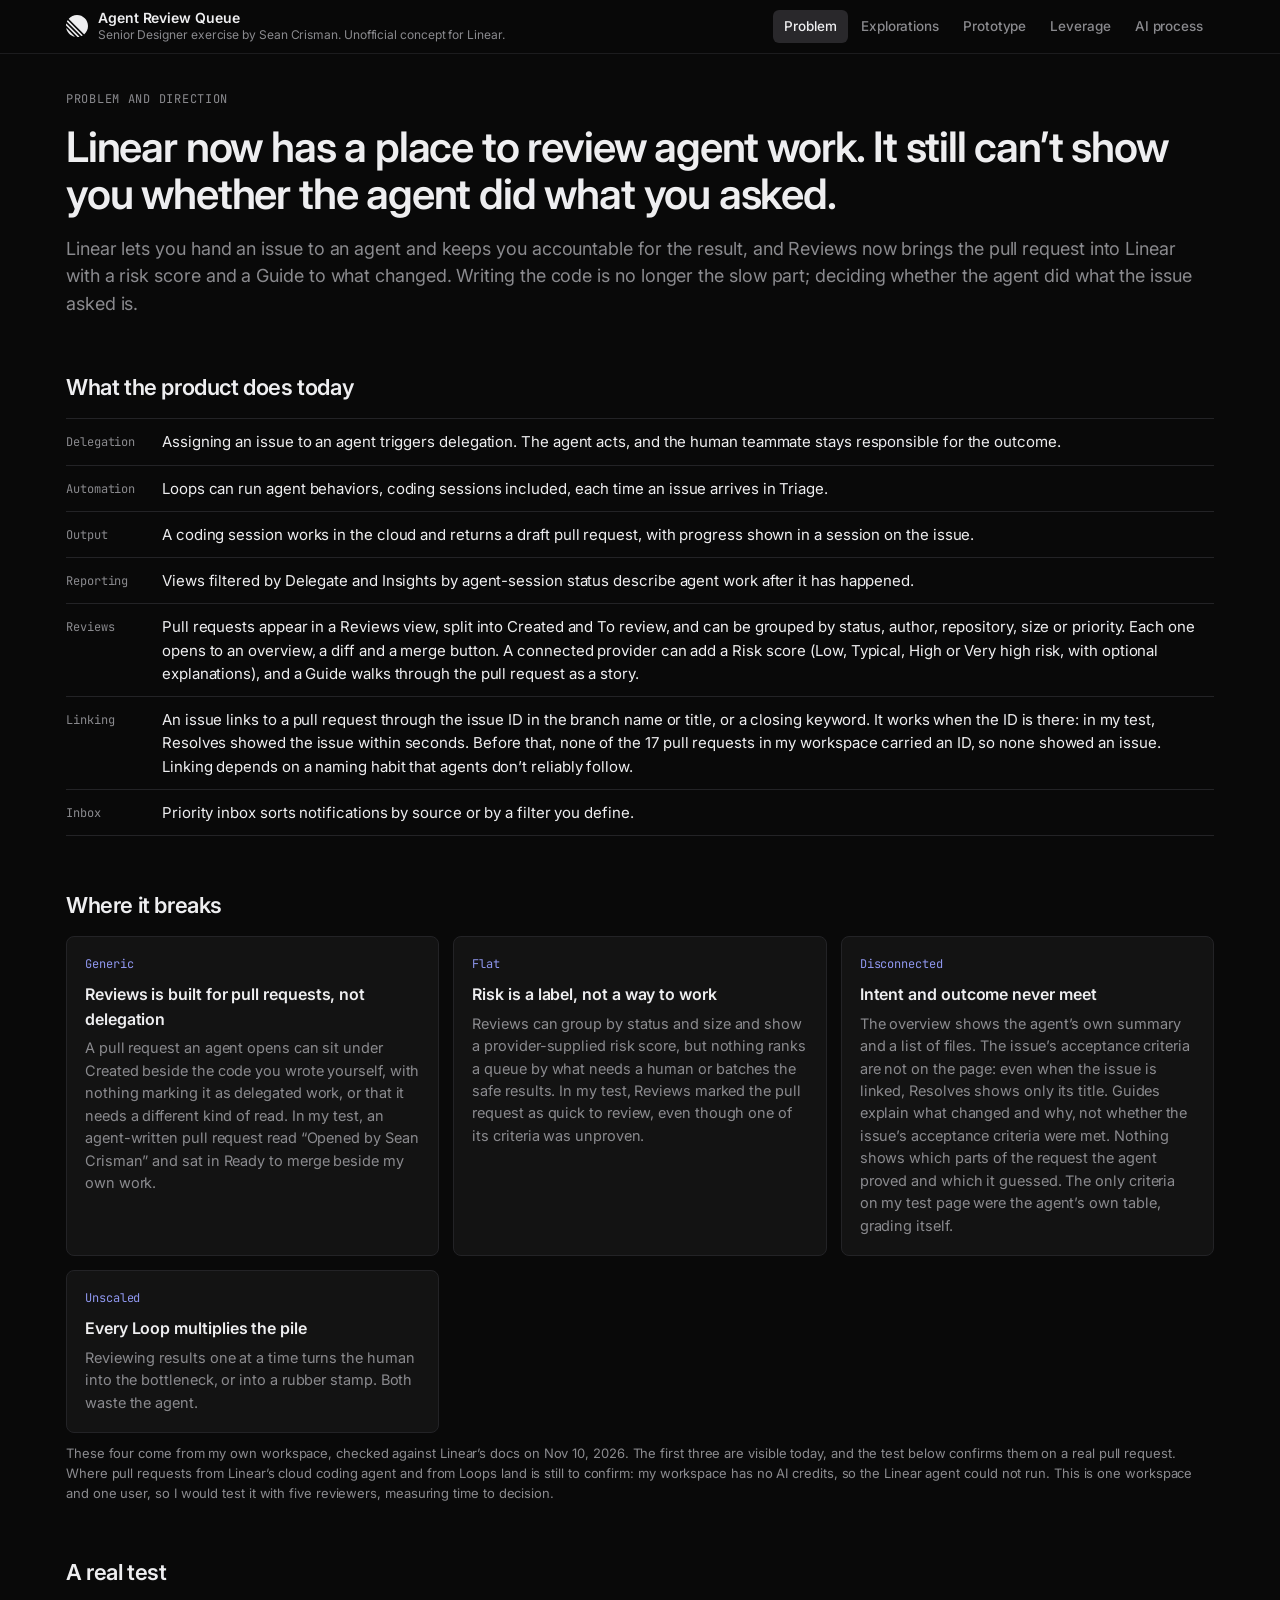
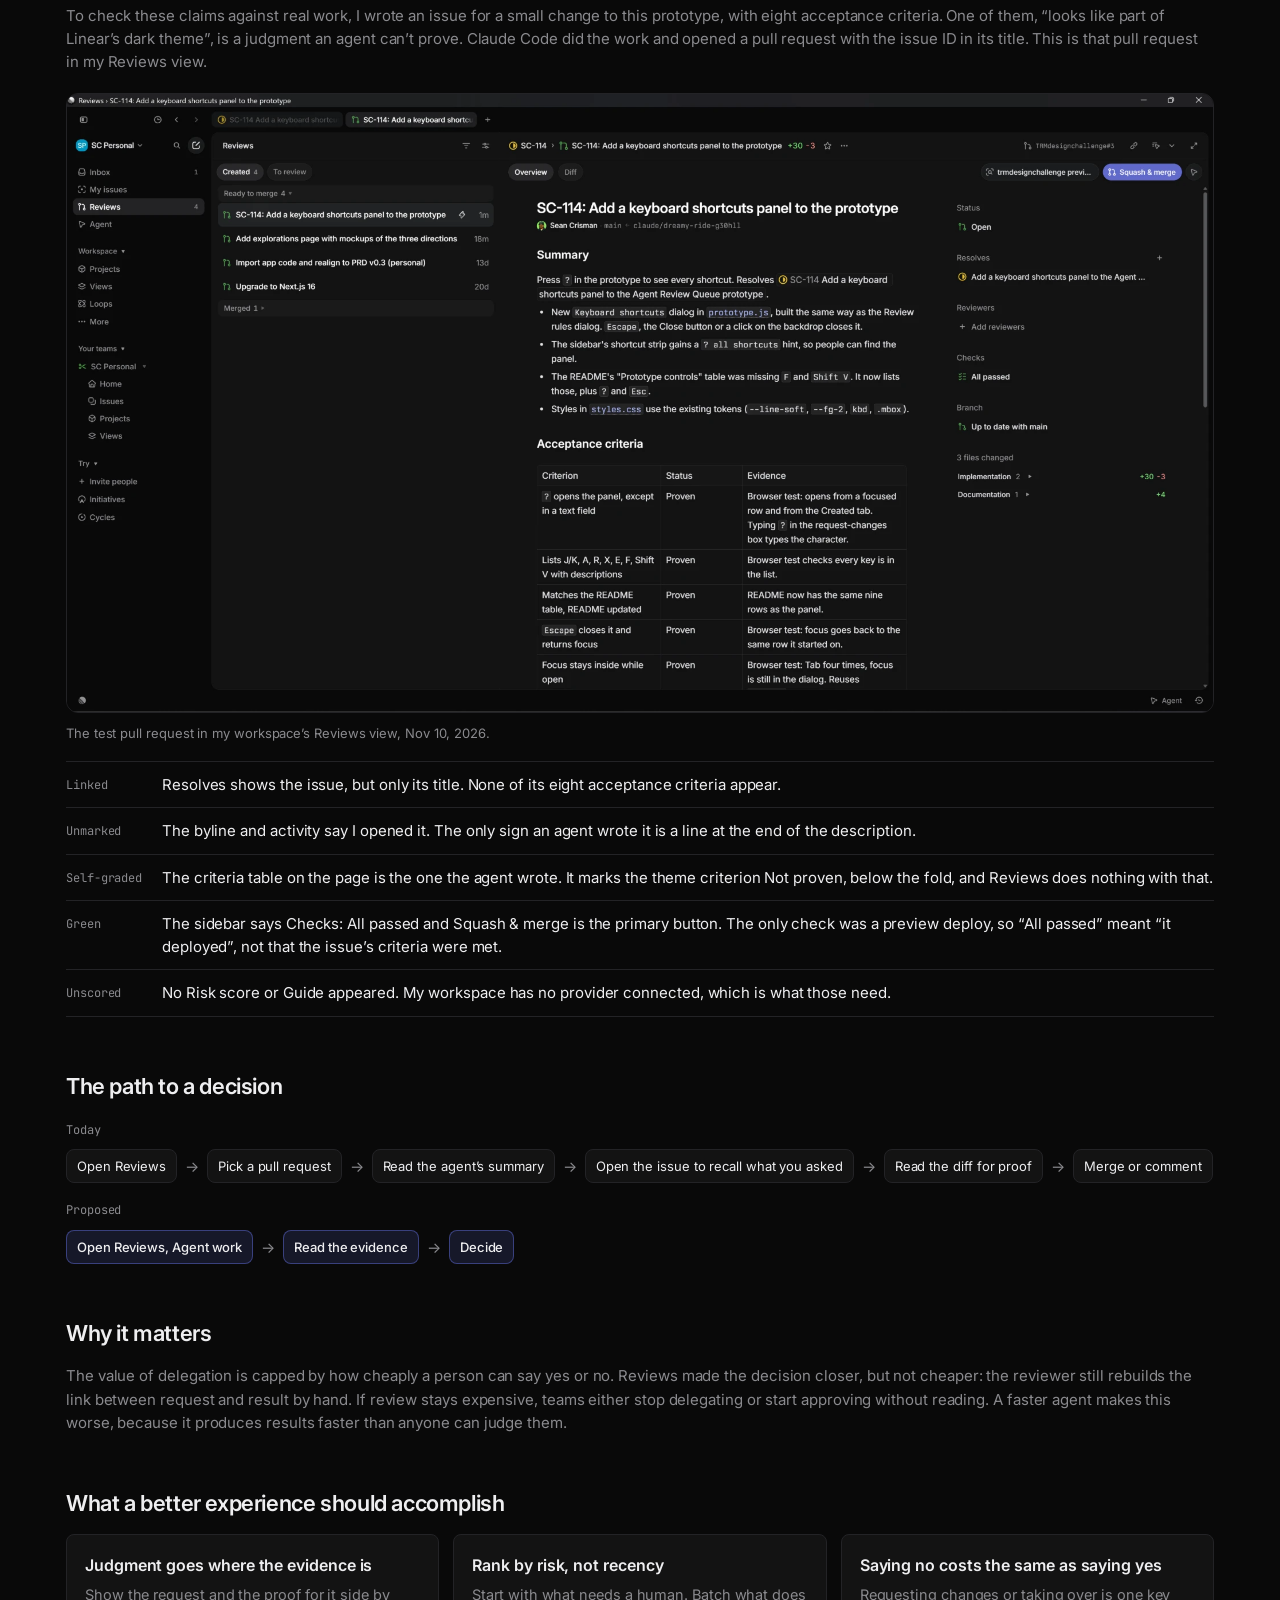
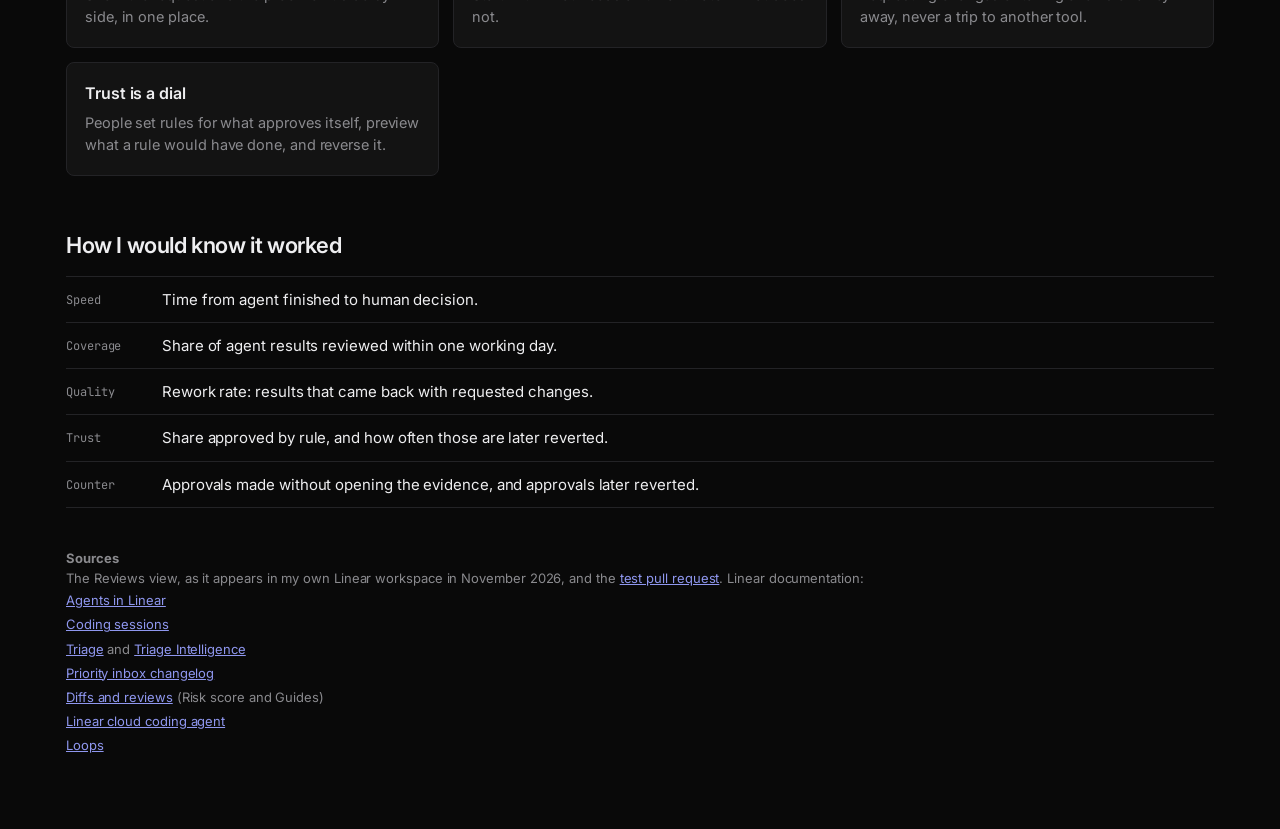
==== commit af3f116a: "Merge pull request #4 from crismancodes/problem-tab-real-test Problem tab: add findings from the SC-" ====
--- a/index.html
+++ b/index.html
@@ -40,7 +40,7 @@
       <li><span>Output</span>A coding session works in the cloud and returns a draft pull request, with progress shown in a session on the issue.</li>
       <li><span>Reporting</span>Views filtered by Delegate and Insights by agent-session status describe agent work after it has happened.</li>
       <li><span>Reviews</span>Pull requests appear in a Reviews view, split into Created and To review, and can be grouped by status, author, repository, size or priority. Each one opens to an overview, a diff and a merge button. A connected provider can add a Risk score (Low, Typical, High or Very high risk, with optional explanations), and a Guide walks through the pull request as a story.</li>
-      <li><span>Linking</span>An issue links to a pull request through the issue ID in the branch name or title, or a closing keyword. In my workspace, pull requests show no linked issue.</li>
+      <li><span>Linking</span>An issue links to a pull request through the issue ID in the branch name or title, or a closing keyword. It works when the ID is there: in my test, Resolves showed the issue within seconds. Before that, none of the 17 pull requests in my workspace carried an ID, so none showed an issue. Linking depends on a naming habit that agents don’t reliably follow.</li>
       <li><span>Inbox</span>Priority inbox sorts notifications by source or by a filter you define.</li>
     </ul>
   </div>
@@ -48,12 +48,25 @@
   <div class="sec">
     <h2>Where it breaks</h2>
     <div class="grid2">
-      <div class="card"><span class="n">Generic</span><h3>Reviews is built for pull requests, not delegation</h3><p>A pull request an agent opens can sit under Created beside the code you wrote yourself, with nothing marking it as delegated work, or that it needs a different kind of read.</p></div>
-      <div class="card"><span class="n">Flat</span><h3>Risk is a label, not a way to work</h3><p>Reviews can group by status and size and show a provider-supplied risk score, but nothing ranks a queue by what needs a human or batches the safe results.</p></div>
-      <div class="card"><span class="n">Disconnected</span><h3>Intent and outcome never meet</h3><p>The overview shows the agent’s own summary and a list of files. The issue’s acceptance criteria are not on the page, and a pull request can show No issue at all. Guides explain what changed and why, not whether the issue’s acceptance criteria were met. Nothing shows which parts of the request the agent proved and which it guessed.</p></div>
+      <div class="card"><span class="n">Generic</span><h3>Reviews is built for pull requests, not delegation</h3><p>A pull request an agent opens can sit under Created beside the code you wrote yourself, with nothing marking it as delegated work, or that it needs a different kind of read. In my test, an agent-written pull request read “Opened by Sean Crisman” and sat in Ready to merge beside my own work.</p></div>
+      <div class="card"><span class="n">Flat</span><h3>Risk is a label, not a way to work</h3><p>Reviews can group by status and size and show a provider-supplied risk score, but nothing ranks a queue by what needs a human or batches the safe results. In my test, Reviews marked the pull request as quick to review, even though one of its criteria was unproven.</p></div>
+      <div class="card"><span class="n">Disconnected</span><h3>Intent and outcome never meet</h3><p>The overview shows the agent’s own summary and a list of files. The issue’s acceptance criteria are not on the page: even when the issue is linked, Resolves shows only its title. Guides explain what changed and why, not whether the issue’s acceptance criteria were met. Nothing shows which parts of the request the agent proved and which it guessed. The only criteria on my test page were the agent’s own table, grading itself.</p></div>
       <div class="card"><span class="n">Unscaled</span><h3>Every Loop multiplies the pile</h3><p>Reviewing results one at a time turns the human into the bottleneck, or into a rubber stamp. Both waste the agent.</p></div>
     </div>
-    <p class="note">These four come from my own workspace, checked against Linear’s docs on Nov 10, 2026. The first three are visible today. Where pull requests from Linear’s cloud coding agent and from Loops land is still to confirm. This is one workspace and one user, so I would test it with five reviewers, measuring time to decision.</p>
+    <p class="note">These four come from my own workspace, checked against Linear’s docs on Nov 10, 2026. The first three are visible today, and the test below confirms them on a real pull request. Where pull requests from Linear’s cloud coding agent and from Loops land is still to confirm: my workspace has no AI credits, so the Linear agent could not run. This is one workspace and one user, so I would test it with five reviewers, measuring time to decision.</p>
+  </div>
+
+  <div class="sec">
+    <h2>A real test</h2>
+    <p>To check these claims against real work, I wrote an issue for a small change to this prototype, with eight acceptance criteria. One of them, “looks like part of Linear’s dark theme”, is a judgment an agent can’t prove. Claude Code did the work and opened a pull request with the issue ID in its title. This is that pull request in my Reviews view.</p>
+    <figure class="evid"><img src="assets/reviews-test-sc-114.webp" width="2000" height="1078" loading="lazy" alt="Linear Reviews showing the test pull request. The sidebar says Checks: All passed and Resolves SC-114, the byline says Sean Crisman, and Squash and merge is the primary button."><figcaption class="note">The test pull request in my workspace’s Reviews view, Nov 10, 2026.</figcaption></figure>
+    <ul class="facts">
+      <li><span>Linked</span>Resolves shows the issue, but only its title. None of its eight acceptance criteria appear.</li>
+      <li><span>Unmarked</span>The byline and activity say I opened it. The only sign an agent wrote it is a line at the end of the description.</li>
+      <li><span>Self-graded</span>The criteria table on the page is the one the agent wrote. It marks the theme criterion Not proven, below the fold, and Reviews does nothing with that.</li>
+      <li><span>Green</span>The sidebar says Checks: All passed and Squash &amp; merge is the primary button. The only check was a preview deploy, so “All passed” meant “it deployed”, not that the issue’s criteria were met.</li>
+      <li><span>Unscored</span>No Risk score or Guide appeared. My workspace has no provider connected, which is what those need.</li>
+    </ul>
   </div>
 
   <div class="sec">
@@ -91,7 +104,7 @@
   </div>
 
   <div class="src">
-    <p><b>Sources</b></p><p>The Reviews view, as it appears in my own Linear workspace in November 2026. Linear documentation:</p>
+    <p><b>Sources</b></p><p>The Reviews view, as it appears in my own Linear workspace in November 2026, and the <a href="https://github.com/crismancodes/TRMdesignchallenge/pull/3" target="_blank" rel="noopener">test pull request</a>. Linear documentation:</p>
     <ul>
       <li><a href="https://linear.app/docs/agents-in-linear.md" target="_blank" rel="noopener">Agents in Linear</a></li>
       <li><a href="https://linear.app/docs/coding-sessions" target="_blank" rel="noopener">Coding sessions</a></li>
--- a/styles.css
+++ b/styles.css
@@ -290,18 +290,13 @@
 .modal{background:rgba(0,0,0,.55)}
 .mbox{background:#1b1b1d;border-color:#2e2e32;border-radius:12px;box-shadow:0 20px 60px rgba(0,0,0,.6)}
 .prev{background:var(--surface)}
-.keysdlg{width:min(420px,100%);gap:12px}
-.keysdlg .kh{display:flex;justify-content:space-between;align-items:center}
-.keysdlg h3{font-size:15px;font-weight:600}
-.keysdlg p{font-size:12.5px}
-.kl{margin:0;display:grid}
-.kl div{display:flex;align-items:center;gap:12px;padding:7px 0;border-top:1px solid var(--line-soft)}
-.kl div:first-child{border-top:0}
-.kl dt{flex:none;width:76px;display:flex;gap:3px}
-.kl dd{margin:0;color:var(--fg-2);font-size:13px}
 .prev .ids span{background:var(--chip);border-color:#333336}
 @media (max-width:980px){.app{padding:8px}.ls{border-radius:8px 8px 0 0;border-right:1px solid var(--line-soft)}.dt{border-left:1px solid var(--line-soft);border-top:0;border-radius:0 0 8px 8px}}
 @media (prefers-reduced-motion:no-preference){.rowwrap{transition:background .12s}.toast{animation:up .18s ease-out}@keyframes up{from{opacity:0;transform:translate(-50%,8px)}}}
+
+/* ---------- evidence screenshot (case study) ---------- */
+.evid{margin:20px 0 18px}
+.evid img{display:block;width:100%;height:auto;border:1px solid var(--line);border-radius:12px}
 
 /* ---------- prototype launcher (case study) ---------- */
 .launch{display:flex;flex-wrap:wrap;align-items:center;gap:10px 16px;margin-top:24px}
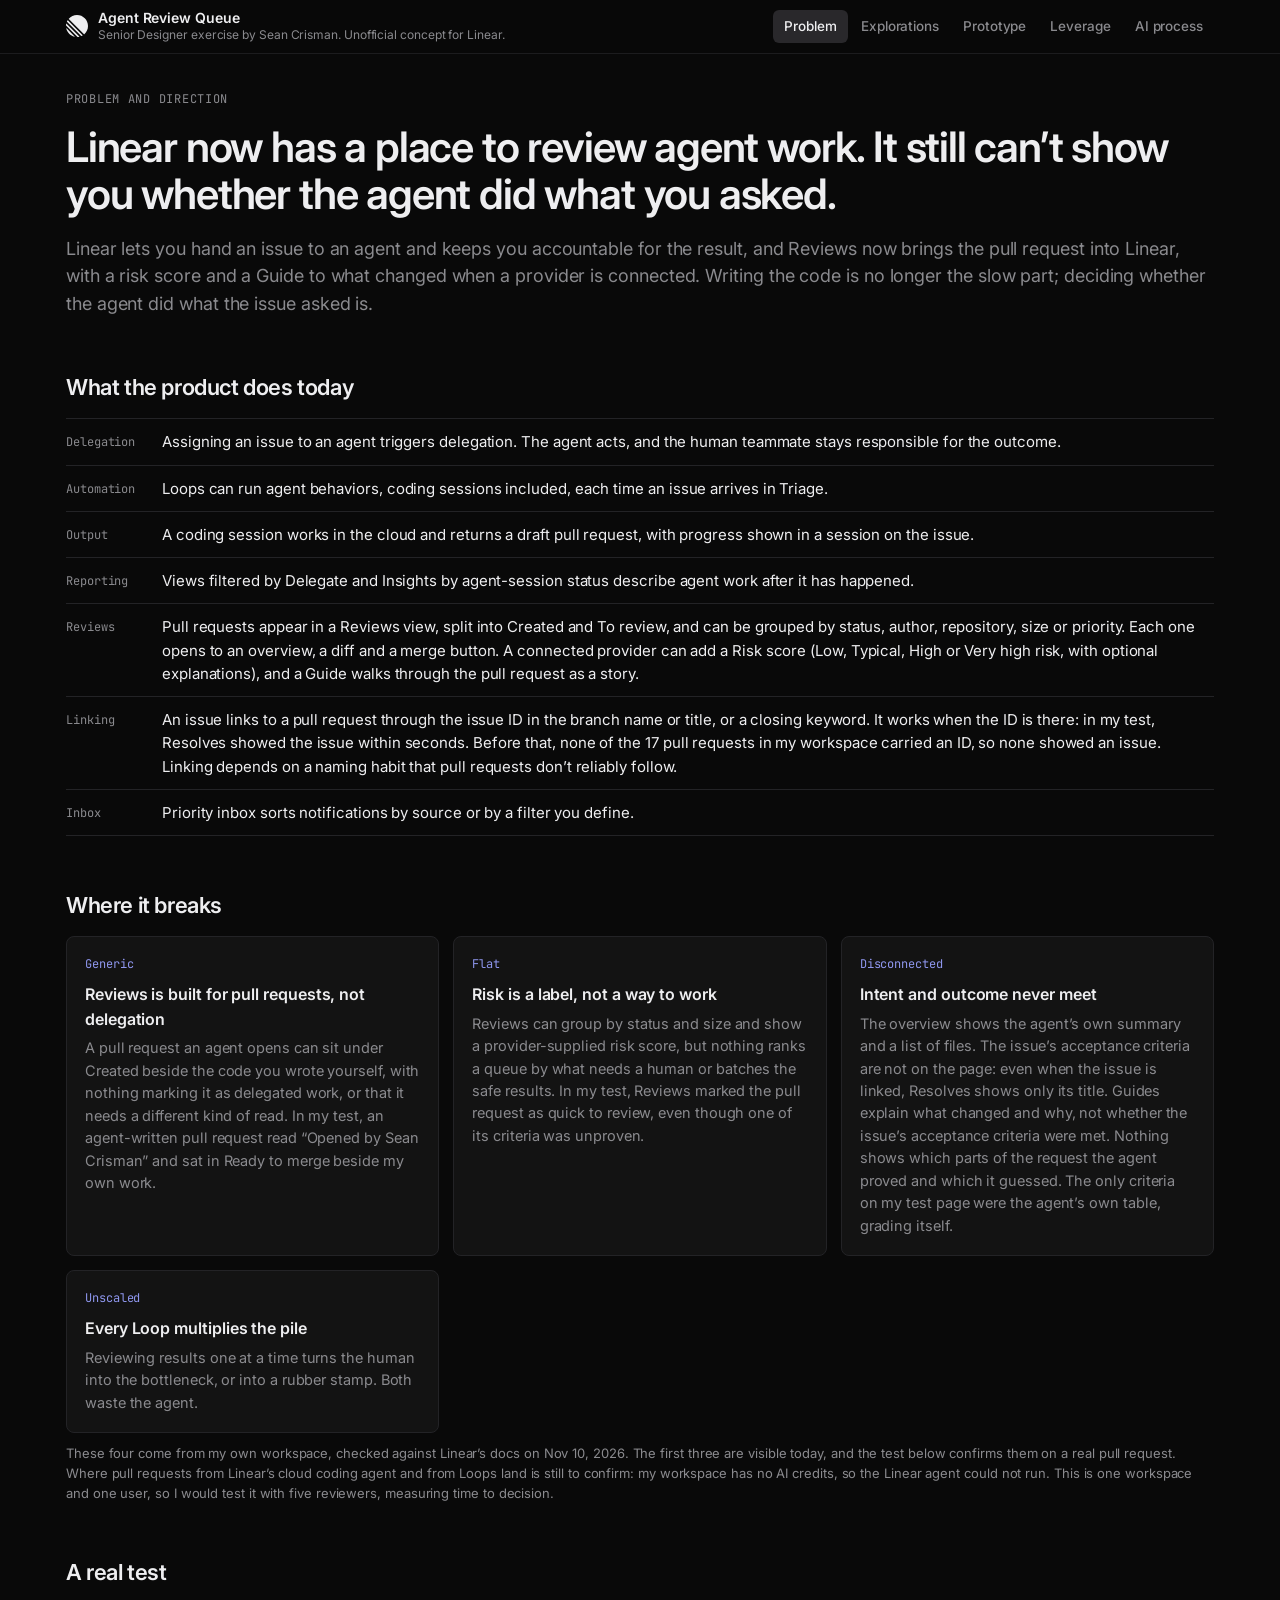
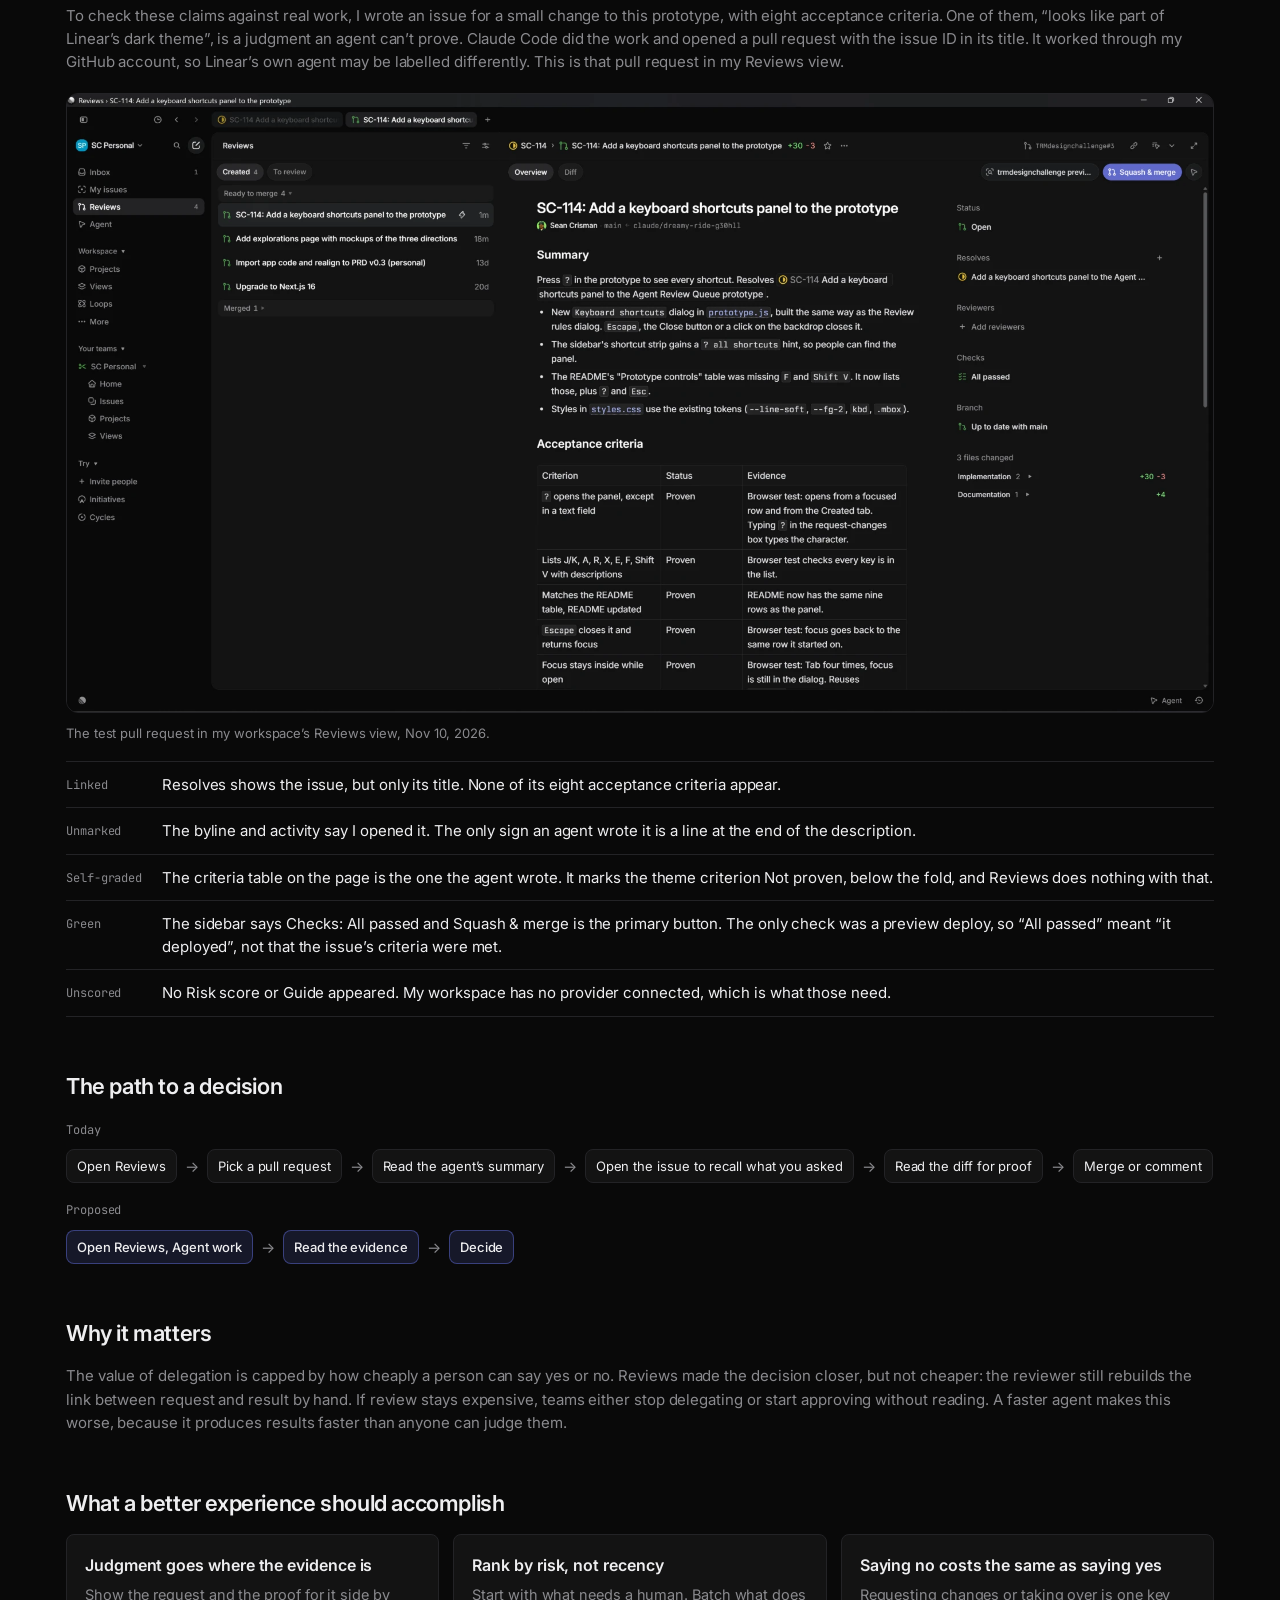
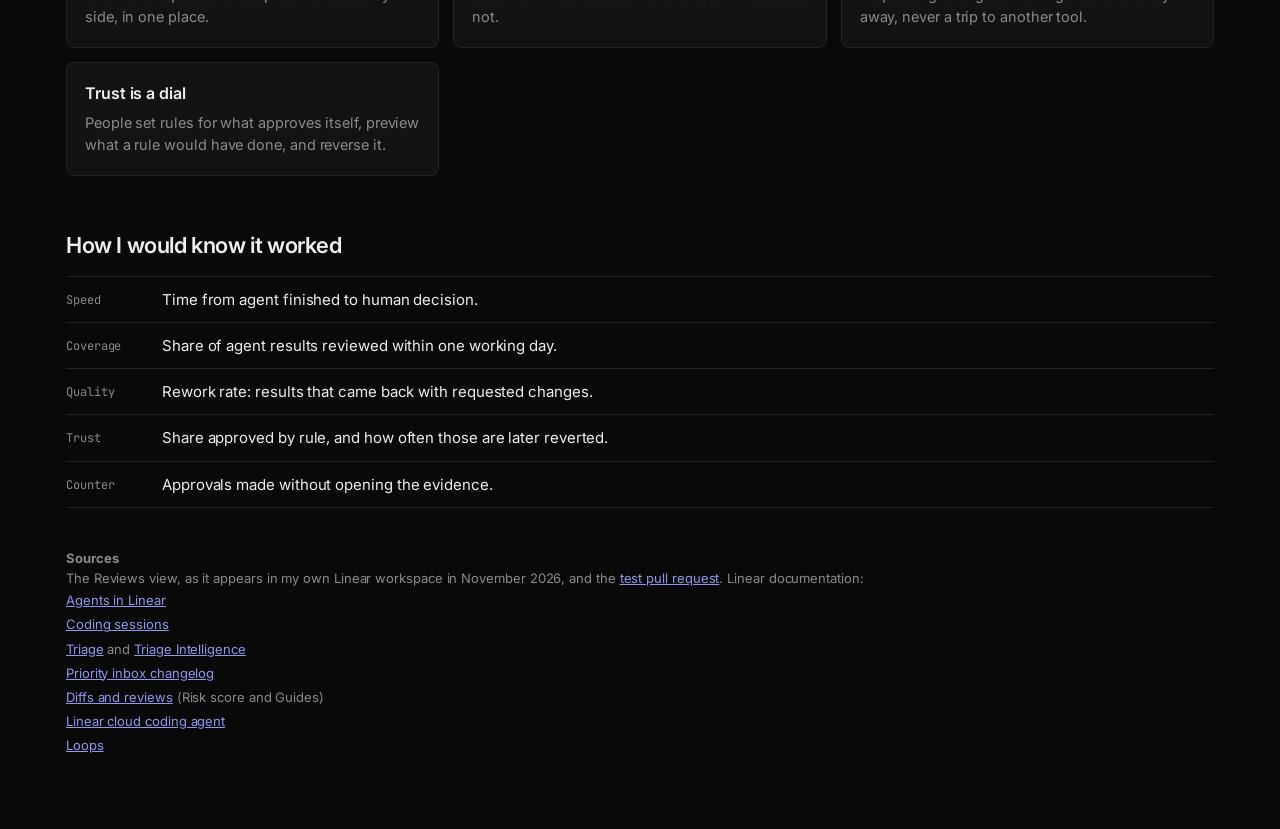
==== commit f3817a12: "Fix inconsistencies across the case study and update the AI process tab - Explorations page uses Lin" ====
--- a/index.html
+++ b/index.html
@@ -30,7 +30,7 @@
 <section class="view" id="v-problem"><div class="wrap">
   <p class="eyebrow">Problem and direction</p>
   <h1 class="wide">Linear now has a place to review agent work. It still can’t show you whether the agent did what you asked.</h1>
-  <p class="lede">Linear lets you hand an issue to an agent and keeps you accountable for the result, and Reviews now brings the pull request into Linear with a risk score and a Guide to what changed. Writing the code is no longer the slow part; deciding whether the agent did what the issue asked is.</p>
+  <p class="lede">Linear lets you hand an issue to an agent and keeps you accountable for the result, and Reviews now brings the pull request into Linear, with a risk score and a Guide to what changed when a provider is connected. Writing the code is no longer the slow part; deciding whether the agent did what the issue asked is.</p>
 
   <div class="sec">
     <h2>What the product does today</h2>
@@ -40,7 +40,7 @@
       <li><span>Output</span>A coding session works in the cloud and returns a draft pull request, with progress shown in a session on the issue.</li>
       <li><span>Reporting</span>Views filtered by Delegate and Insights by agent-session status describe agent work after it has happened.</li>
       <li><span>Reviews</span>Pull requests appear in a Reviews view, split into Created and To review, and can be grouped by status, author, repository, size or priority. Each one opens to an overview, a diff and a merge button. A connected provider can add a Risk score (Low, Typical, High or Very high risk, with optional explanations), and a Guide walks through the pull request as a story.</li>
-      <li><span>Linking</span>An issue links to a pull request through the issue ID in the branch name or title, or a closing keyword. It works when the ID is there: in my test, Resolves showed the issue within seconds. Before that, none of the 17 pull requests in my workspace carried an ID, so none showed an issue. Linking depends on a naming habit that agents don’t reliably follow.</li>
+      <li><span>Linking</span>An issue links to a pull request through the issue ID in the branch name or title, or a closing keyword. It works when the ID is there: in my test, Resolves showed the issue within seconds. Before that, none of the 17 pull requests in my workspace carried an ID, so none showed an issue. Linking depends on a naming habit that pull requests don’t reliably follow.</li>
       <li><span>Inbox</span>Priority inbox sorts notifications by source or by a filter you define.</li>
     </ul>
   </div>
@@ -58,7 +58,7 @@
 
   <div class="sec">
     <h2>A real test</h2>
-    <p>To check these claims against real work, I wrote an issue for a small change to this prototype, with eight acceptance criteria. One of them, “looks like part of Linear’s dark theme”, is a judgment an agent can’t prove. Claude Code did the work and opened a pull request with the issue ID in its title. This is that pull request in my Reviews view.</p>
+    <p>To check these claims against real work, I wrote an issue for a small change to this prototype, with eight acceptance criteria. One of them, “looks like part of Linear’s dark theme”, is a judgment an agent can’t prove. Claude Code did the work and opened a pull request with the issue ID in its title. It worked through my GitHub account, so Linear’s own agent may be labelled differently. This is that pull request in my Reviews view.</p>
     <figure class="evid"><img src="assets/reviews-test-sc-114.webp" width="2000" height="1078" loading="lazy" alt="Linear Reviews showing the test pull request. The sidebar says Checks: All passed and Resolves SC-114, the byline says Sean Crisman, and Squash and merge is the primary button."><figcaption class="note">The test pull request in my workspace’s Reviews view, Nov 10, 2026.</figcaption></figure>
     <ul class="facts">
       <li><span>Linked</span>Resolves shows the issue, but only its title. None of its eight acceptance criteria appear.</li>
@@ -99,7 +99,7 @@
       <li><span>Coverage</span>Share of agent results reviewed within one working day.</li>
       <li><span>Quality</span>Rework rate: results that came back with requested changes.</li>
       <li><span>Trust</span>Share approved by rule, and how often those are later reverted.</li>
-      <li><span>Counter</span>Approvals made without opening the evidence, and approvals later reverted.</li>
+      <li><span>Counter</span>Approvals made without opening the evidence.</li>
     </ul>
   </div>
 
@@ -123,7 +123,11 @@
   <h1>Three ways to make review cheap. One of them survives volume.</h1>
   <p class="lede">I sketched each direction against the same set of sample results, then scored them against what the problem demands. All three build on what Linear already ships. The winner borrows the best part of the other two.</p>
 
-  <div class="sec grid3">
+  <div class="launch" style="margin-top:28px">
+    <a class="btn pri lg" href="explorations.html" target="_blank" rel="noopener">View explorations <span aria-hidden="true">↗</span></a>
+  </div>
+
+  <div class="sec grid3" style="margin-top:20px">
     <div class="card">
       <div class="wf" aria-hidden="true">
         <div class="row"><i class="dotw"></i><span class="bar"></span><span class="btnw"></span></div>
@@ -145,7 +149,7 @@
       </div>
       <h3>B. Evidence on the pull request</h3><p>Each pull request opened in Reviews gets an evidence section on its overview, above the agent’s summary.</p>
       <span class="tag">Strengths</span><ul class="t"><li>Lands on a page people already use</li><li>Natural home for the evidence</li></ul>
-      <span class="tag">Weaknesses</span><ul class="t"><li>Still one at a time, sorted by age</li><li>You must already know which to open</li></ul>
+      <span class="tag">Weaknesses</span><ul class="t"><li>Still one at a time</li><li>You must already know which to open</li></ul>
       <p style="margin-top:12px"><span class="chip">Folded in: the evidence pane is this card</span></p>
     </div>
     <div class="card">
@@ -178,7 +182,7 @@
     <h2>What I cut</h2>
     <div class="grid2">
       <div class="card"><h3>Auto-merge whatever passes CI</h3><p>It removes the human from work the human is still accountable for. Passing tests prove the code runs. They do not prove it does what the issue asked.</p></div>
-      <div class="card"><h3>A chat summary of each run</h3><p>Prose is something a person has to re-verify. A row that pairs a claim with its proof can be scanned in a second.</p></div>
+      <div class="card"><h3>A chat summary in place of evidence</h3><p>Prose is something a person has to re-verify. A row that pairs a claim with its proof can be scanned in a second. The agent’s own description stays, below the evidence, so it reads as its account and not as proof.</p></div>
       <div class="card"><h3>A saved view on Created</h3><p>The cheapest alternative, and it works today: a filter can sort and group agent pull requests. But it cannot join the issue’s acceptance criteria to the proof, so every result is still read one at a time, and nothing batches the safe ones. It gives up the evidence, which is the point of the concept.</p></div>
     </div>
   </div>
@@ -200,7 +204,7 @@
   </div>
   <a class="shot" href="prototype.html" target="_blank" rel="noopener" aria-label="Open the prototype in a new tab"><img src="assets/prototype-preview.webp" width="1440" height="900" alt="The Agent work tab in Reviews: a sidebar, a risk-ranked list of agent results, and the evidence for the selected result." loading="lazy"></a>
   <div class="tips" style="margin-top:18px">
-    <span><kbd>J</kbd> <kbd>K</kbd> move</span><span><kbd>A</kbd> approve</span><span><kbd>R</kbd> request changes</span><span><kbd>X</kbd> select</span><span><kbd>E</kbd> take over</span>
+    <span><kbd>J</kbd> <kbd>K</kbd> move</span><span><kbd>A</kbd> approve</span><span><kbd>R</kbd> request changes</span><span><kbd>X</kbd> select</span><span><kbd>E</kbd> take over</span><span><kbd>F</kbd> filter</span><span><kbd>Shift</kbd> <kbd>V</kbd> display options</span>
   </div>
   <div class="sec grid3" style="margin-top:28px">
     <div class="card"><h3>Reasons beside every rating</h3><p>Open Why this rating on any result. A score without reasons is a verdict. With reasons it is a starting point you can disagree with.</p></div>
@@ -293,7 +297,7 @@
       <li><span>Open</span>How do we prevent a falsely safe rating from becoming a habit of not reading?</li>
       <li><span>Open</span>Who owns the review when the person who delegated is out?</li>
       <li><span>Open</span>Should agent pull requests still appear under Created, or move to Agent work only?</li>
-      <li><span>Open</span>Where do pull requests started by Loops land in Reviews?</li>
+      <li><span>Open</span>Where do pull requests from Linear’s cloud coding agent and from Loops land in Reviews?</li>
     </ul>
   </div>
 </div></section>
@@ -302,7 +306,7 @@
 <section class="view" id="v-ai" hidden><div class="wrap">
   <p class="eyebrow">AI process</p>
   <h1 class="wide">AI did the volume. I made the calls.</h1>
-  <p class="lede">I used Claude for research, drafting and building. The framing, the cuts and the places where a human has to stay in the loop are my judgment.</p>
+  <p class="lede">I used Claude for research, drafting, building and testing. The framing, the cuts and the places where a human has to stay in the loop are my judgment.</p>
   <div class="sec two-col">
     <div class="card"><h3>Where Claude worked</h3><ul>
       <li>Read Linear's current docs on agents, coding sessions, Triage Intelligence and Priority inbox, so the problem rests on what the product does today.</li>
@@ -310,15 +314,31 @@
       <li>Pressure-tested my problem statement and proposed breakpoints for me to check against my own use.</li>
       <li>Drafted the three directions and sketched each against the same set of sample results.</li>
       <li>Built the clickable prototype from a small data spec, including risk scoring, batching and rules.</li>
+      <li>Turned the prototype into a deployed site on GitHub and Vercel, then split the case study from a full-screen prototype.</li>
+      <li>Built the parts of Reviews the concept sits inside: Created and To review, filter and display menus, a details pane laid out like Linear’s pull request view, and sample data for 14 agent results and 8 pull requests.</li>
+      <li>Ran a review pass against Linear’s docs, aligned the risk labels with Linear’s own scale, and tested every shortcut and focus path in a browser.</li>
+      <li>Did the work for SC-114, a real issue, so the case study’s claims could be checked on a real pull request in Reviews. Linear’s own agent could not run without AI credits.</li>
     </ul></div>
     <div class="card"><h3>Where my judgment shaped it</h3><ul>
       <li>Choosing the product and the experience from my own daily use of agents.</li>
       <li>Deciding the problem is the cost of review, not the quality of the agent.</li>
       <li>Reframing once I saw Reviews in my own workspace: the gap is not a place to review, it is the evidence missing from that place.</li>
-      <li>Cutting auto-merge and chat summaries, because accountability has to stay human.</li>
+      <li>Cutting auto-merge and summaries in place of evidence, because accountability has to stay human.</li>
+      <li>Keeping the agent’s own description, but below the evidence, so it reads as the agent’s account and not as proof.</li>
+      <li>Writing SC-114 with one criterion an agent cannot prove, to see whether Reviews would surface the gap. It didn’t.</li>
+      <li>Approving the theme myself. It is the one criterion only a person can sign off.</li>
       <li>Keeping the primary action manual, with rules opt-in, previewed and reversible.</li>
       <li>Sequencing the rollout so evidence ships before automation.</li>
     </ul></div>
+  </div>
+  <div class="sec">
+    <h2>Where I checked Claude’s work</h2>
+    <ul class="facts">
+      <li><span>Corrected</span>An early claim about how issues link to pull requests came from reading a screenshot. It was replaced with what Linear’s docs say, and the test then confirmed it.</li>
+      <li><span>Hedged</span>“Lands” became “can land” wherever a claim about where pull requests appear wasn’t verified.</li>
+      <li><span>Cut</span>A guess about why Reviews marked the test as quick to review was removed, because the screenshot didn’t support it.</li>
+      <li><span>Caught</span>Visual checks at phone width found that the prototype’s columns don’t stack on small screens. That bug is still open.</li>
+    </ul>
   </div>
 </div></section>
 </main>
